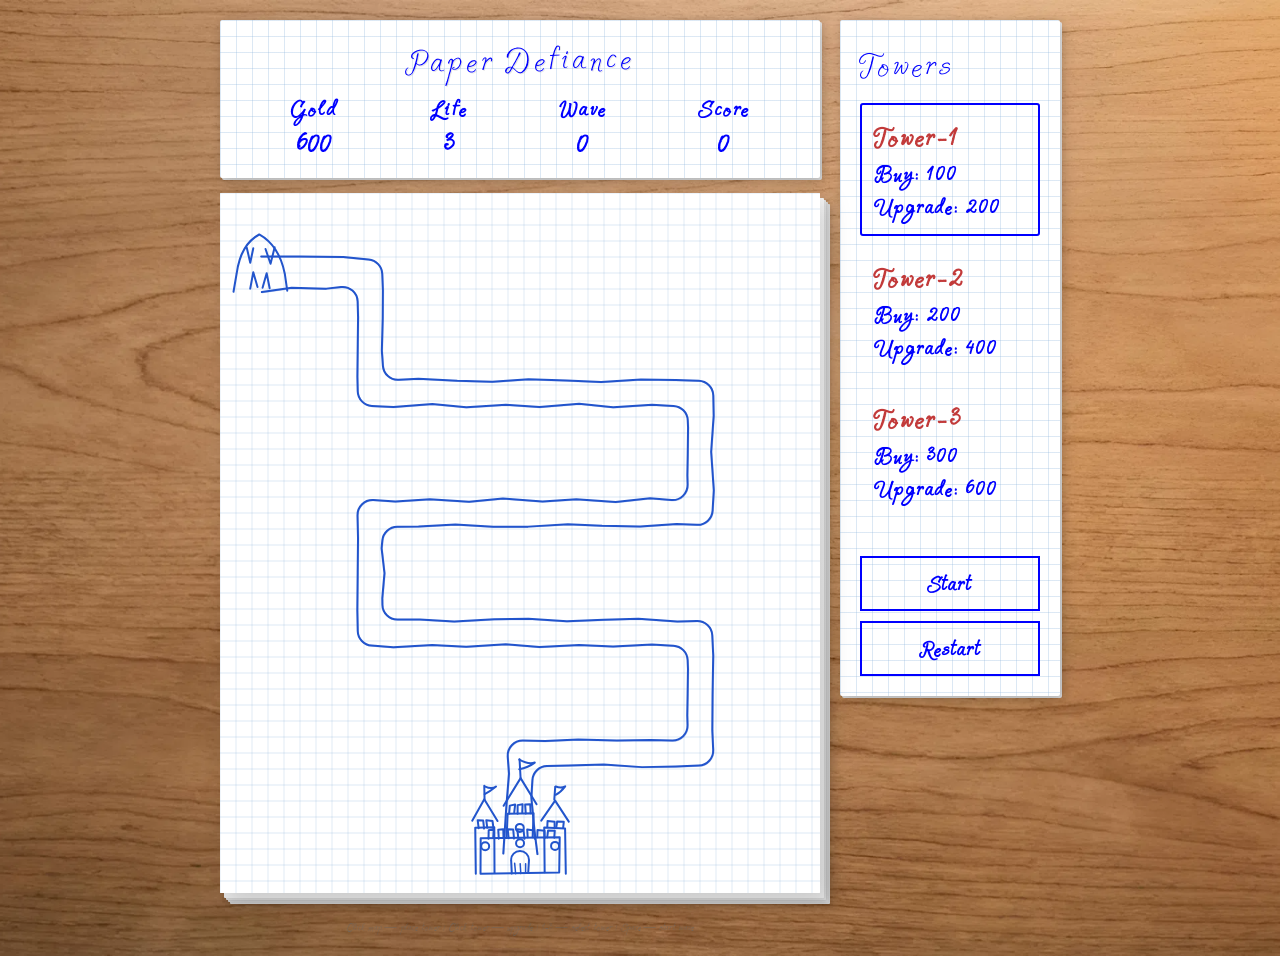
==== notebook-tower-defense.html @ b573c7a4 "first commit" ====
<!DOCTYPE html>
<html lang="ru">
<head>
	<meta charset="UTF-8">
	<meta name="viewport" content="width=device-width, initial-scale=1.0">
	<title>Notebook Defense — Tower Defense</title>
	<link href="https://fonts.googleapis.com/css2?family=Permanent+Marker&family=Rajdhani:wght@300;500;700&display=swap" rel="stylesheet">
	<style>
		@font-face {
			font-family: 'Solena';
			src: url('Solena.woff2') format('woff2');
			font-weight: normal;
			font-style: normal;
		}

		* {
			margin: 0;
			padding: 0;
			box-sizing: border-box;
		}

		:root {
			--blue: #0000ff;
			--ink-blue: #1a4a7a;
			--ink-red: #c23a3a;
			--ink-green: #2a7a4a;
			--ink-orange: #d4762c;
			--ink-purple: #6a3a9a;
			--paper-bg: #ffffff;
			--paper-lines: #b4d2f0;
			--panel-bg: rgba(255, 255, 255, 0.95);
		}

		body {
			background-image: url(01.jpeg);
			background-size: cover;
			background-position: center;
			background-repeat: no-repeat;
			min-height: 100vh;
			display: flex;
			flex-direction: column;
			align-items: center;
			justify-content: center;
			font-family: 'Solena', cursive;
			color: #333;
			overflow: hidden;
		}

		.game-container {
			display: flex;
			gap: 20px;
			padding: 20px;
			max-width: 1400px;
		}

		.main-area {
			display: flex;
			flex-direction: column;
			gap: 15px;
		}

		.stats-title {
			font-family: 'Solena', cursive;
			font-size: 40px;
			font-weight: 400;
			color: #0000ff;
			letter-spacing: 4px;
			text-shadow: 1px 1px 0 rgba(0, 0, 0, 0.1);
			transform: rotate(-1deg);
			text-align: center;
			margin-bottom: 10px;
		}

		.stats-row {
			display: flex;
			justify-content: space-around;
		}

		.stats-bar {
			display: flex;
			flex-direction: column;
			padding: 15px 25px;
			width: 600px;
			box-sizing: border-box;
			background: var(--paper-bg);
			background-image: linear-gradient(rgba(140, 180, 220, 0.3) 1px, transparent 1px),
			linear-gradient(90deg, rgba(140, 180, 220, 0.3) 1px, transparent 1px);
			background-size: 16px 16px;
			border: none;
			border-radius: 2px;
			box-shadow: 2px 2px 8px rgba(0, 0, 0, 0.15),
			4px 4px 15px rgba(0, 0, 0, 0.1);
			position: relative;
		}

		.stats-bar::before {
			content: '';
			position: absolute;
			top: 2px;
			left: 2px;
			right: -2px;
			bottom: -2px;
			background: linear-gradient(to bottom, #f0f0f0, #e0e0e0);
			z-index: -1;
			border-radius: 2px;
		}

		.stat {
			display: flex;
			gap: 10px;
			font-size: 1.2rem;
			font-weight: 500;
		}

		.stat-icon {
			width: 30px;
			height: 30px;
			display: flex;
			align-items: center;
			justify-content: center;
			font-size: 1.3rem;
		}

		.stat-value {
			font-weight: 700;
			font-size: 2rem;
			text-align: center;
		}

		.stat.gold .stat-value {
			color: #0000ff;
		}

		.stat.lives .stat-value {
			color: #0000ff;
		}

		.stat.wave .stat-value {
			color: #0000ff;
		}

		.stat.score .stat-value {
			color: #0000ff;
		}

		#gameCanvas {
			border: none;
			border-radius: 1px;
			box-shadow: 4px 4px 12px rgba(0, 0, 0, 0),
			8px 8px 25px rgba(0, 0, 0, 0.15);
			cursor: crosshair;
			background: var(--paper-bg);
			position: relative;
			z-index: 5;
		}

		.canvas-wrapper {
			position: relative;
			display: flex;
			align-items: center;
		}

		/* Стопка страниц под основным листом */
		.page-stack {
			position: absolute;
			left: 2px;
			top: 3px;
			width: 600px;
			height: 700px;
			z-index: 1;
		}

		.page-stack::before {
			content: '';
			position: absolute;
			top: 2px;
			left: 2px;
			right: -2px;
			bottom: -2px;
			background: linear-gradient(to bottom, #f8f8f8, #e8e8e8);
			border-radius: 1px;
			box-shadow: 2px 2px 5px rgba(0, 0, 0, 0.1);
		}

		.page-stack::after {
			content: '';
			position: absolute;
			top: 4px;
			left: 4px;
			right: -4px;
			bottom: -4px;
			background: linear-gradient(to bottom, #f0f0f0, #e0e0e0);
			border-radius: 1px;
			box-shadow: 2px 2px 5px rgba(0, 0, 0, 0.1);
			z-index: -1;
		}

		.page-edge {
			position: absolute;
			top: 6px;
			left: 6px;
			right: -6px;
			bottom: -6px;
			background: linear-gradient(to bottom, #eaeaea, #d8d8d8);
			border-radius: 1px;
			z-index: -2;
		}

		.page-edge-2 {
			position: absolute;
			top: 8px;
			left: 8px;
			right: -8px;
			bottom: -8px;
			background: linear-gradient(to bottom, #e5e5e5, #d0d0d0);
			border-radius: 1px;
			z-index: -3;
			box-shadow: 3px 3px 8px rgba(0, 0, 0, 0.15);
		}

		.side-panel {
			width: 220px;
			display: flex;
			flex-direction: column;
			gap: 15px;
		}

		.panel {
			background: var(--paper-bg);
			background-image: linear-gradient(rgba(140, 180, 220, 0.3) 1px, transparent 1px),
			linear-gradient(90deg, rgba(140, 180, 220, 0.3) 1px, transparent 1px);
			background-size: 16px 16px;
			border: none;
			border-radius: 2px;
			padding: 20px;
			box-shadow: 2px 2px 8px rgba(0, 0, 0, 0.15),
			4px 4px 15px rgba(0, 0, 0, 0.1);
			position: relative;
		}

		.panel::before {
			content: '';
			position: absolute;
			top: 2px;
			left: 2px;
			right: -2px;
			bottom: -2px;
			background: linear-gradient(to bottom, #f0f0f0, #e0e0e0);
			z-index: -1;
			border-radius: 2px;
		}

		.panel-title {
			font-family: 'Solena', cursive;
			font-size: 40px;
			font-weight: 500;
			color: var(--blue);
			margin-bottom: 5px;
			padding-bottom: 10px;
			letter-spacing: 3px !important
		}

		.tower-btn {
			width: 100%;
			padding: 12px;
			margin-bottom: 8px;
			background: transparent;
			border: 2px solid transparent;
			border-radius: 3px;
			cursor: pointer;
			text-align: left;
		letter-spacing: 2px !important;
		}

		.tower-btn.selected {
			border: 2px solid var(--blue);
			background: transparent;
		}

		.tower-btn.tower1 {
			color: var(--ink-red);
		}

		.tower-btn.tower2 {
			color: var(--ink-red);
		}

		.tower-btn.tower3 {
			color: var(--ink-red);
		}

		.tower-name {
			font-family: 'Solena', cursive;
			font-size: 32px;
			font-weight: 700;
			margin-bottom: 5px;
		}

		.tower-stats {
			font-family: 'Solena', cursive;
			font-size: 25px;
			line-height: 1;
			color: var(--blue);
			font-weight: 700;
		}

		.tower-cost {
			font-family: 'Solena', cursive;
			color: var(--blue);
			font-size: 25px;
			margin-top: 5px;
			font-weight: 700;
		}

		.control-btn {
			width: 100%;
			padding: 10px;
			font-family: 'Solena', cursive;
			font-size: 25px;
			font-weight: 700;
			border: 2px solid var(--blue);
			border-radius: 0;
			color: var(--blue);
			cursor: pointer;
			transition: all 0.3s ease;
			letter-spacing: 1px;
			background-color: transparent;
		}

		.control-btn:has(+ .control-btn) {
			margin-top: 30px;
		}

		.control-btn + .control-btn {
			margin-top: 10px;
		}

		.enemy-info {
			font-size: 0.8rem;
			line-height: 1.6;
		}

		.enemy-type {
			display: flex;
			align-items: center;
			gap: 10px;
			margin-bottom: 8px;
			padding: 8px;
			background: rgba(255, 255, 255, 0.5);
			border-radius: 5px;
			border-left: 3px solid;
		}

		.enemy-dot {
			width: 12px;
			height: 12px;
			border-radius: 50%;
		}

		.enemy-dot.basic {
			background: var(--ink-red);
			border-color: var(--ink-red);
		}

		.enemy-dot.fast {
			background: var(--ink-orange);
			border-color: var(--ink-orange);
		}

		.enemy-dot.tank {
			background: var(--ink-purple);
			border-color: var(--ink-purple);
		}

		.enemy-dot.boss {
			background: #d4326c;
			border-color: #d4326c;
		}

		.enemy-type:nth-child(1) {
			border-left-color: var(--ink-red);
		}

		.enemy-type:nth-child(2) {
			border-left-color: var(--ink-orange);
		}

		.enemy-type:nth-child(3) {
			border-left-color: var(--ink-purple);
		}

		.enemy-type:nth-child(4) {
			border-left-color: #d4326c;
		}

		.hotkey {
			display: inline-block;
			background: rgba(0, 0, 0, 0.1);
			padding: 2px 6px;
			border-radius: 3px;
			font-size: 0.7rem;
			margin-left: 5px;
			font-family: 'Rajdhani', sans-serif;
			border: 1px solid #ccc;
		}

		.game-over-overlay {
			position: fixed;
			top: 0;
			left: 0;
			width: 100%;
			height: 100%;
			background: rgba(245, 245, 220, 0.95);
			display: none;
			align-items: center;
			justify-content: center;
			flex-direction: column;
			gap: 30px;
			z-index: 100;
			animation: fadeIn 0.5s ease;
		}

		@keyframes fadeIn {
			from {
				opacity: 0;
			}
			to {
				opacity: 1;
			}
		}

		.game-over-overlay.show {
			display: flex;
		}

		.game-over-text {
			font-family: 'Solena', cursive;
			font-size: 28px;
			font-weight: 400;
			transform: rotate(-3deg);
		}

		.final-score {
			font-family: 'Solena', cursive;
			font-size: 20px;
			color: var(--blue);
		}

		.instructions {
			font-size: 0.75rem;
			opacity: 0.6;
			text-align: center;
			margin-top: 10px;
			line-height: 1.5;
			color: #666;
		}
	</style>
</head>
<body>
<div class="game-container">
	<div class="main-area">

		<div class="stats-bar">
			<div class="stats-title">Paper Defiance</div>
			<div class="stats-row">
				<div class="stat gold">
					<!--					<div class="stat-icon">💰</div>-->
					<div>
						<div style="font-size: 26px;color: #0000ff;font-weight: 700;letter-spacing: 2px !important;">Gold</div>
						<div class="stat-value" id="gold">600</div>
					</div>
				</div>
				<div class="stat lives">
					<!--					<div class="stat-icon">❤️</div>-->
					<div>
						<div style="font-size: 26px;color: #0000ff;font-weight: 700;letter-spacing: 2px !important;">Life</div>
						<div class="stat-value" id="lives">3</div>
					</div>
				</div>
				<div class="stat wave">
					<!--					<div class="stat-icon">🌊</div>-->
					<div>
						<div style="font-size: 26px; color: #0000ff;font-weight: 700;letter-spacing: 2px !important;">Wave</div>
						<div class="stat-value" id="wave">1</div>
					</div>
				</div>
				<div class="stat score">
					<!--					<div class="stat-icon">⭐</div>-->
					<div>
						<div style="font-size: 26px;color: #0000ff;font-weight: 700;letter-spacing: 2px !important;">Score</div>
						<div class="stat-value" id="score">0</div>
					</div>
				</div>
			</div>
		</div>

		<div class="canvas-wrapper">
			<!-- Стопка страниц -->
			<div class="page-stack">
				<div class="page-edge"></div>
				<div class="page-edge-2"></div>
			</div>

			<canvas id="gameCanvas" width="600" height="700"></canvas>
		</div>

		<div class="instructions">
			Click map — place tower | Click tower — upgrade | 1-3 — select tower | Space — start wave
		</div>
	</div>

	<div class="side-panel">
		<div class="panel">
			<div class="panel-title">Towers</div>

			<button class="tower-btn tower1 selected" data-tower="tower1">
				<div class="tower-name">Tower-1</div>
				<div class="tower-stats">Buy: 100</div>
				<div class="tower-cost">Upgrade: 200</div>
			</button>

			<button class="tower-btn tower2" data-tower="tower2">
				<div class="tower-name">Tower-2</div>
				<div class="tower-stats">Buy: 200</div>
				<div class="tower-cost">Upgrade: 400</div>
			</button>

			<button class="tower-btn tower3" data-tower="tower3">
				<div class="tower-name">Tower-3</div>
				<div class="tower-stats">Buy: 300</div>
				<div class="tower-cost">Upgrade: 600</div>
			</button>
			<button class="control-btn" id="startWave">Start</button>
			<button class="control-btn danger" id="restart">Restart</button>
		</div>
	</div>
</div>

<div class="game-over-overlay" id="gameOver">
	<div class="game-over-text">GAME OVER</div>
	<div class="final-score">Final Score: <span id="finalScore">0</span></div>
	<button class="control-btn" onclick="location.reload()">Play Again</button>
</div>

<script>
	const canvas = document.getElementById('gameCanvas');
	const ctx = canvas.getContext('2d');

	// Game state
	let gold = 600;
	let lives = 3;
	let wave = 0;
	let score = 0;
	let selectedTower = 'tower1';
	let waveInProgress = false;
	let gameOver = false;

	// Tower types - based on cell count
	const towerTypes = {
		tower1: {cost: 100, upgradeCost: 200, damage: 30, range: 100, fireRate: 500, cells: 1, name: 'Tower 1'},
		tower2: {cost: 200, upgradeCost: 400, damage: 20, range: 150, fireRate: 450, cells: 2, name: 'Tower 2'},
		tower3: {cost: 300, upgradeCost: 600, damage: 10, range: 200, fireRate: 400, cells: 3, name: 'Tower 3'}
	};

	// Enemy definitions
	const enemyTypes = {
		basic: {hp: 200, speed: 2, reward: 10, color: '#c23a3a', size: 10},
		fast: {hp: 100, speed: 4, reward: 15, color: '#d4762c', size: 8},
		tank: {hp: 600, speed: 2, reward: 30, color: '#6a3a9a', size: 14},
		boss: {hp: 800, speed: 1, reward: 100, color: '#d4326c', size: 20}
	};

	// Path waypoints - adjusted for vertical A5 format
	const path = [
		{x: 40, y: 80},
		{x: 150, y: 80},
		{x: 150, y: 200},
		{x: 480, y: 200},
		{x: 480, y: 320},
		{x: 150, y: 320},
		{x: 150, y: 440},
		{x: 480, y: 440},
		{x: 480, y: 560},
		{x: 300, y: 560},
		{x: 300, y: 660}
	];

	// Game objects
	let towers = [];
	let enemies = [];
	let projectiles = [];
	let particles = [];

	// Grid for tower placement
	const gridSize = 40;
	const grid = [];
	for (let x = 0; x < canvas.width / gridSize; x++) {
		grid[x] = [];
		for (let y = 0; y < canvas.height / gridSize; y++) {
			grid[x][y] = {occupied: false, isPath: false};
		}
	}

	// Mark path cells and nearby cells
	function markPathCells() {
		// First mark the path itself
		for (let i = 0; i < path.length - 1; i++) {
			const start = path[i];
			const end = path[i + 1];
			const steps = Math.max(Math.abs(end.x - start.x), Math.abs(end.y - start.y)) / 10;

			for (let j = 0; j <= steps; j++) {
				const t = j / steps;
				const x = Math.floor((start.x + (end.x - start.x) * t) / gridSize);
				const y = Math.floor((start.y + (end.y - start.y) * t) / gridSize);
				if (x >= 0 && x < grid.length && y >= 0 && y < grid[0].length) {
					grid[x][y].isPath = true;
				}
			}
		}

		// Then mark cells adjacent to path as nearPath
		for (let x = 0; x < grid.length; x++) {
			for (let y = 0; y < grid[0].length; y++) {
				if (grid[x][y].isPath) {
					// Mark all 8 neighbors as nearPath
					for (let dx = -1; dx <= 1; dx++) {
						for (let dy = -1; dy <= 1; dy++) {
							const nx = x + dx;
							const ny = y + dy;
							if (nx >= 0 && nx < grid.length && ny >= 0 && ny < grid[0].length) {
								if (!grid[nx][ny].isPath) {
									grid[nx][ny].nearPath = true;
								}
							}
						}
					}
				}
			}
		}
	}

	markPathCells();

	// Tower class - multi-cell with individual upgrades and shooting
	class Tower {
		constructor(x, y, type) {
			this.x = x;
			this.y = y;
			this.type = type;
			const stats = towerTypes[type];
			this.cellCount = stats.cells;
			this.upgradeCost = stats.upgradeCost;

			this.baseDamage = stats.damage;
			this.baseRange = stats.range;
			this.baseFireRate = stats.fireRate;

			// Each cell has its own data: level, lastFire, position
			this.cells = [];
			const cellSize = 14;
			const spacing = cellSize + 2;
			const totalWidth = this.cellCount * cellSize + (this.cellCount - 1) * 2;
			const startX = this.x - totalWidth / 2 + cellSize / 2;

			for (let i = 0; i < this.cellCount; i++) {
				this.cells.push({
					level: 1,
					lastFire: 0,
					x: startX + i * spacing,
					y: this.y,
					target: null
				});
			}

			this.showRange = false;
		}

		// Get range based on average cell level
		get range() {
			const avgLevel = this.cells.reduce((sum, c) => sum + c.level, 0) / this.cellCount;
			return this.baseRange * (1 + (avgLevel - 1) * 0.1);
		}

		// Get fire rate for a specific cell based on its level
		getCellFireRate(cellIndex) {
			const level = this.cells[cellIndex].level;
			return this.baseFireRate * Math.pow(0.9, level - 1);
		}

		// Get damage for a specific cell based on its level
		getCellDamage(cellIndex) {
			const level = this.cells[cellIndex].level;
			return this.baseDamage * (1 + (level - 1) * 0.5);
		}

		// Upgrade specific cell
		upgradeCell(cellIndex) {
			if (cellIndex < 0 || cellIndex >= this.cellCount) return false;
			if (this.cells[cellIndex].level >= 3) return false;
			if (gold < this.upgradeCost) return false;

			gold -= this.upgradeCost;
			this.cells[cellIndex].level++;
			updateUI();
			return true;
		}

		// Check if click is on a specific cell and return its index
		getCellAtPosition(clickX, clickY) {
			const cellSize = 14;
			const halfSize = cellSize / 2 + 4; // добавляем немного для удобства клика

			for (let i = 0; i < this.cells.length; i++) {
				const cell = this.cells[i];
				if (Math.abs(clickX - cell.x) < halfSize && Math.abs(clickY - cell.y) < halfSize) {
					return i;
				}
			}
			return -1;
		}

		getUpgradeCost() {
			return this.upgradeCost;
		}

		// Find target for a specific cell
		findTargetForCell(cellIndex) {
			const cell = this.cells[cellIndex];
			let closest = null;
			let closestDist = this.range;

			for (const enemy of enemies) {
				const dist = Math.hypot(enemy.x - cell.x, enemy.y - cell.y);
				if (dist < closestDist) {
					closest = enemy;
					closestDist = dist;
				}
			}
			return closest;
		}

		update(time) {
			// Each cell independently finds target and fires
			for (let i = 0; i < this.cells.length; i++) {
				const cell = this.cells[i];
				cell.target = this.findTargetForCell(i);

				if (cell.target) {
					const fireRate = this.getCellFireRate(i);
					if (time - cell.lastFire > fireRate) {
						this.fireFromCell(i);
						cell.lastFire = time;
					}
				}
			}
		}

		fireFromCell(cellIndex) {
			const cell = this.cells[cellIndex];
			if (!cell.target) return;

			projectiles.push(new Projectile(
				cell.x, cell.y,
				cell.target,
				this.getCellDamage(cellIndex),
				'#cc2222',
				this.type
			));
		}

		draw() {
			const cellSize = 14;
			const half = cellSize / 2;
			const color = '#cc2222';

			ctx.strokeStyle = color;
			ctx.lineWidth = 1.5;
			ctx.lineCap = 'round';
			ctx.lineJoin = 'round';

			// Draw each cell
			for (let i = 0; i < this.cells.length; i++) {
				const cell = this.cells[i];
				const cellX = cell.x;
				const cellY = cell.y;
				const level = cell.level;

				// Pre-computed wobble for this cell (stable)
				const seed = cellX * 100 + cellY + i * 50;
				const w1 = Math.sin(seed * 0.1) * 1;
				const w2 = Math.cos(seed * 0.2) * 1;
				const w3 = Math.sin(seed * 0.3) * 1;
				const w4 = Math.cos(seed * 0.4) * 1;

				// Draw square (hand-drawn wobbly)
				ctx.strokeStyle = color;
				ctx.beginPath();
				ctx.moveTo(cellX - half + w1, cellY - half + w2);
				ctx.lineTo(cellX + half + w2, cellY - half + w3);
				ctx.lineTo(cellX + half + w3, cellY + half + w4);
				ctx.lineTo(cellX - half + w4, cellY + half + w1);
				ctx.closePath();
				ctx.stroke();

				// Draw X inside
				const inset = 2;
				ctx.beginPath();
				ctx.moveTo(cellX - half + inset + w2, cellY - half + inset + w1);
				ctx.lineTo(cellX + half - inset + w4, cellY + half - inset + w3);
				ctx.stroke();

				ctx.beginPath();
				ctx.moveTo(cellX + half - inset + w3, cellY - half + inset + w2);
				ctx.lineTo(cellX - half + inset + w1, cellY + half - inset + w4);
				ctx.stroke();

				// Level indicators - dots above each cell
				const dotSpacing = 4;
				const totalDotsWidth = (level - 1) * dotSpacing;
				const dotStartX = cellX - totalDotsWidth / 2;
				for (let j = 0; j < level; j++) {
					ctx.beginPath();
					ctx.arc(dotStartX + j * dotSpacing, cellY - half - 4, 1.5, 0, Math.PI * 2);
					ctx.fillStyle = color;
					ctx.fill();
				}
			}

			// Range indicator on hover/selection
			if (this.showRange) {
				ctx.beginPath();
				ctx.arc(this.x, this.y, this.range, 0, Math.PI * 2);
				ctx.strokeStyle = '#0000ff';
				ctx.lineWidth = 1;
				ctx.setLineDash([8, 4]);
				ctx.stroke();
				ctx.setLineDash([]);
			}
		}
	}

	// Projectile class
	class Projectile {
		constructor(x, y, target, damage, color, type) {
			this.x = x;
			this.y = y;
			this.target = target;
			this.damage = damage;
			this.color = color;
			this.type = type;
			this.speed = 8;
			this.size = 5;
		}

		update() {
			if (!this.target || this.target.hp <= 0) {
				return false;
			}

			const dx = this.target.x - this.x;
			const dy = this.target.y - this.y;
			const dist = Math.hypot(dx, dy);

			if (dist < 10) {
				this.hit();
				return false;
			}

			this.x += (dx / dist) * this.speed;
			this.y += (dy / dist) * this.speed;
			return true;
		}

		hit() {
			// Simple damage to target
			this.target.takeDamage(this.damage);

			// Hit particles
			for (let i = 0; i < 5; i++) {
				particles.push(new Particle(this.x, this.y, this.color, 'hit'));
			}
		}

		draw() {
			ctx.beginPath();
			ctx.arc(this.x, this.y, this.size, 0, Math.PI * 2);
			ctx.fillStyle = this.color;
			ctx.fill();

			// Trail - ink streak
			ctx.beginPath();
			ctx.moveTo(this.x, this.y);
			const angle = Math.atan2(this.target.y - this.y, this.target.x - this.x);
			ctx.lineTo(this.x - Math.cos(angle) * 12, this.y - Math.sin(angle) * 12);
			ctx.strokeStyle = this.color + '88';
			ctx.lineWidth = 2;
			ctx.stroke();
		}
	}

	// Enemy class
	class Enemy {
		constructor(type) {
			const stats = enemyTypes[type];
			this.type = type;
			this.hp = stats.hp;
			this.maxHp = stats.hp;
			this.speed = stats.speed;
			this.baseSpeed = stats.speed;
			this.reward = stats.reward;
			this.color = stats.color;
			this.size = stats.size;
			this.pathIndex = 0;
			this.x = path[0].x;
			this.y = path[0].y;
			this.slowTimer = 0;
			this.slowAmount = 1;
		}

		update() {
			if (this.pathIndex >= path.length - 1) {
				lives--;
				updateUI();
				if (lives <= 0) {
					endGame();
				}
				return false;
			}

			// Slow effect
			if (this.slowTimer > 0) {
				this.slowTimer--;
				this.speed = this.baseSpeed * this.slowAmount;
			} else {
				this.speed = this.baseSpeed;
			}

			const target = path[this.pathIndex + 1];
			const dx = target.x - this.x;
			const dy = target.y - this.y;
			const dist = Math.hypot(dx, dy);

			if (dist < this.speed) {
				this.pathIndex++;
			} else {
				this.x += (dx / dist) * this.speed;
				this.y += (dy / dist) * this.speed;
			}

			return this.hp > 0;
		}

		takeDamage(amount) {
			this.hp -= amount;
			if (this.hp <= 0) {
				gold += this.reward;
				score += this.reward * 10;
				updateUI();
				// Death particles
				for (let i = 0; i < 10; i++) {
					particles.push(new Particle(this.x, this.y, this.color, 'death'));
				}
			}
		}

		draw() {
			// Body - hand drawn circle
			ctx.beginPath();
			ctx.arc(this.x, this.y, this.size, 0, Math.PI * 2);
			ctx.fillStyle = this.color;
			ctx.fill();
			ctx.strokeStyle = this.color;
			ctx.lineWidth = 2;
			ctx.stroke();

			// Inner detail
			ctx.beginPath();
			ctx.arc(this.x - 2, this.y - 2, this.size * 0.3, 0, Math.PI * 2);
			ctx.fillStyle = 'rgba(255,255,255,0.4)';
			ctx.fill();

			// HP bar - notebook style
			const hpPercent = this.hp / this.maxHp;
			const barWidth = this.size * 2.5;
			const barHeight = 4;

			ctx.fillStyle = 'rgba(255, 255, 255, 0.9)';
			ctx.fillRect(this.x - barWidth / 2, this.y - this.size - 12, barWidth, barHeight);
			ctx.strokeStyle = '#999';
			ctx.lineWidth = 1;
			ctx.strokeRect(this.x - barWidth / 2, this.y - this.size - 12, barWidth, barHeight);

			const hpColor = hpPercent > 0.5 ? '#2a7a4a' : hpPercent > 0.25 ? '#d4762c' : '#c23a3a';
			ctx.fillStyle = hpColor;
			ctx.fillRect(this.x - barWidth / 2 + 1, this.y - this.size - 11, (barWidth - 2) * hpPercent, barHeight - 2);

			// Slow indicator - blue swirl
			if (this.slowTimer > 0) {
				ctx.beginPath();
				ctx.arc(this.x, this.y, this.size + 5, 0, Math.PI * 2);
				ctx.strokeStyle = '#1a4a7a66';
				ctx.lineWidth = 2;
				ctx.setLineDash([3, 3]);
				ctx.stroke();
				ctx.setLineDash([]);
			}
		}
	}

	// Particle class
	class Particle {
		constructor(x, y, color, type) {
			this.x = x;
			this.y = y;
			this.color = color;
			this.type = type;
			this.life = 1;
			this.decay = type === 'explosion' ? 0.03 : 0.05;
			const angle = Math.random() * Math.PI * 2;
			const speed = type === 'explosion' ? Math.random() * 5 + 2 : Math.random() * 3 + 1;
			this.vx = Math.cos(angle) * speed;
			this.vy = Math.sin(angle) * speed;
			this.size = type === 'explosion' ? Math.random() * 4 + 2 : Math.random() * 3 + 1;
		}

		update() {
			this.x += this.vx;
			this.y += this.vy;
			this.life -= this.decay;
			this.vx *= 0.95;
			this.vy *= 0.95;
			return this.life > 0;
		}

		draw() {
			ctx.beginPath();
			ctx.arc(this.x, this.y, this.size * this.life, 0, Math.PI * 2);
			ctx.fillStyle = this.color + Math.floor(this.life * 255).toString(16).padStart(2, '0');
			ctx.fill();
		}
	}

	// Generate offset path with intermediate points for hand-drawn effect
	function generateOffsetPathDetailed(originalPath, offset) {
		const result = [];

		for (let i = 0; i < originalPath.length; i++) {
			const curr = originalPath[i];
			let perpX, perpY;

			if (i === 0) {
				const next = originalPath[1];
				const dist = Math.hypot(next.x - curr.x, next.y - curr.y);
				perpX = -(next.y - curr.y) / dist;
				perpY = (next.x - curr.x) / dist;
			} else if (i === originalPath.length - 1) {
				const prev = originalPath[i - 1];
				const dist = Math.hypot(curr.x - prev.x, curr.y - prev.y);
				perpX = -(curr.y - prev.y) / dist;
				perpY = (curr.x - prev.x) / dist;
			} else {
				const prev = originalPath[i - 1];
				const next = originalPath[i + 1];

				const d1 = Math.hypot(curr.x - prev.x, curr.y - prev.y);
				const d2 = Math.hypot(next.x - curr.x, next.y - curr.y);

				const p1x = -(curr.y - prev.y) / d1;
				const p1y = (curr.x - prev.x) / d1;
				const p2x = -(next.y - curr.y) / d2;
				const p2y = (next.x - curr.x) / d2;

				perpX = (p1x + p2x) / 2;
				perpY = (p1y + p2y) / 2;
				const len = Math.hypot(perpX, perpY);
				if (len > 0) {
					perpX /= len;
					perpY /= len;
				}
			}

			result.push({
				x: curr.x + perpX * offset,
				y: curr.y + perpY * offset,
				isCorner: i > 0 && i < originalPath.length - 1
			});

			// Add intermediate points between corners for wobble
			if (i < originalPath.length - 1) {
				const next = originalPath[i + 1];
				const dist = Math.hypot(next.x - curr.x, next.y - curr.y);
				const segments = Math.floor(dist / 40); // One point every 40px

				let nextPerpX, nextPerpY;
				if (i + 1 === originalPath.length - 1) {
					nextPerpX = perpX;
					nextPerpY = perpY;
				} else {
					const nextNext = originalPath[i + 2];
					const d1 = Math.hypot(next.x - curr.x, next.y - curr.y);
					const d2 = Math.hypot(nextNext.x - next.x, nextNext.y - next.y);
					const p1x = -(next.y - curr.y) / d1;
					const p1y = (next.x - curr.x) / d1;
					const p2x = -(nextNext.y - next.y) / d2;
					const p2y = (nextNext.x - next.x) / d2;
					nextPerpX = (p1x + p2x) / 2;
					nextPerpY = (p1y + p2y) / 2;
					const len = Math.hypot(nextPerpX, nextPerpY);
					if (len > 0) {
						nextPerpX /= len;
						nextPerpY /= len;
					}
				}

				for (let j = 1; j <= segments; j++) {
					const t = j / (segments + 1);
					const midX = curr.x + (next.x - curr.x) * t;
					const midY = curr.y + (next.y - curr.y) * t;
					const midPerpX = perpX + (nextPerpX - perpX) * t;
					const midPerpY = perpY + (nextPerpY - perpY) * t;

					result.push({
						x: midX + midPerpX * offset,
						y: midY + midPerpY * offset,
						isCorner: false
					});
				}
			}
		}
		return result;
	}

	// Two parallel lines forming the path edges
	const pathWidth = 18;
	const leftPath = generateOffsetPathDetailed(path, -pathWidth);
	const rightPath = generateOffsetPathDetailed(path, pathWidth);

	// Pre-generate random offsets for hand-drawn effect (stable, not every frame)
	const leftWobble = leftPath.map((p, i) => {
		const wobbleAmount = p.isCorner ? 1 : 1.5;
		return {
			x: (Math.sin(i * 3.7 + 0.5) * wobbleAmount) + (Math.cos(i * 7.1) * wobbleAmount * 0.3),
			y: (Math.cos(i * 4.3 + 0.3) * wobbleAmount) + (Math.sin(i * 5.9) * wobbleAmount * 0.3)
		};
	});
	const rightWobble = rightPath.map((p, i) => {
		const wobbleAmount = p.isCorner ? 1 : 1.5;
		return {
			x: (Math.sin(i * 2.9 + 1.2) * wobbleAmount) + (Math.cos(i * 6.3) * wobbleAmount * 0.3),
			y: (Math.cos(i * 3.1 + 0.8) * wobbleAmount) + (Math.sin(i * 4.7) * wobbleAmount * 0.3)
		};
	});

	// Draw a path with rounded corners at corner points only, lineTo for others
	function drawRoundedPathWithWobble(points, wobble, radius) {
		if (points.length < 2) return;

		ctx.beginPath();
		ctx.moveTo(points[0].x + wobble[0].x, points[0].y + wobble[0].y);

		for (let i = 1; i < points.length - 1; i++) {
			const curr = points[i];
			const next = points[i + 1];
			const w = wobble[i];
			const wNext = wobble[i + 1];

			if (curr.isCorner) {
				// Use arcTo for corners
				ctx.arcTo(
					curr.x + w.x,
					curr.y + w.y,
					next.x + wNext.x,
					next.y + wNext.y,
					radius
				);
			} else {
				// Use lineTo for regular points
				ctx.lineTo(curr.x + w.x, curr.y + w.y);
			}
		}

		const last = points.length - 1;
		ctx.lineTo(points[last].x + wobble[last].x, points[last].y + wobble[last].y);
	}

	// Draw cave at the start of the path (enemy spawn point)
	function drawCave() {
		const caveX = path[0].x;
		const caveY = path[0].y;

		ctx.strokeStyle = '#2255cc';
		ctx.lineWidth = 2;
		ctx.lineCap = 'round';
		ctx.lineJoin = 'round';

		const w = (seed) => Math.sin(seed * 0.7) * 0.8;

		// Rounded cave opening
		const caveW = 48;
		const caveH = 38;

		// Cave arch (rounded top)
		ctx.beginPath();
		ctx.moveTo(caveX - caveW/2 - 3 + w(1), caveY + 18 + w(2));
		ctx.lineTo(caveX - caveW/2 + w(3), caveY + w(4));
		ctx.quadraticCurveTo(
			caveX - caveW/2 + 5 + w(5), caveY - caveH + 10 + w(6),
			caveX + w(7), caveY - caveH + w(8)
		);
		ctx.quadraticCurveTo(
			caveX + caveW/2 - 5 + w(9), caveY - caveH + 10 + w(10),
			caveX + caveW/2 + w(11), caveY + w(12)
		);
		ctx.lineTo(caveX + caveW/2 + 3 + w(13), caveY + 18 + w(14));
		ctx.stroke();

		// Top fangs hanging down
		ctx.beginPath();
		ctx.moveTo(caveX - 14 + w(20), caveY - caveH + 12 + w(21));
		ctx.lineTo(caveX - 10 + w(22), caveY - caveH + 28 + w(23));
		ctx.lineTo(caveX - 6 + w(24), caveY - caveH + 14 + w(25));
		ctx.stroke();

		ctx.beginPath();
		ctx.moveTo(caveX + 6 + w(26), caveY - caveH + 14 + w(27));
		ctx.lineTo(caveX + 10 + w(28), caveY - caveH + 28 + w(29));
		ctx.lineTo(caveX + 14 + w(30), caveY - caveH + 12 + w(31));
		ctx.stroke();

		// Bottom fangs pointing up
		ctx.beginPath();
		ctx.moveTo(caveX - 10 + w(40), caveY + 16 + w(41));
		ctx.lineTo(caveX - 6 + w(42), caveY + w(43));
		ctx.lineTo(caveX - 2 + w(44), caveY + 14 + w(45));
		ctx.stroke();

		ctx.beginPath();
		ctx.moveTo(caveX + 2 + w(46), caveY + 14 + w(47));
		ctx.lineTo(caveX + 6 + w(48), caveY + w(49));
		ctx.lineTo(caveX + 10 + w(50), caveY + 16 + w(51));
		ctx.stroke();

	}

	// Draw epic castle at the end of the path (player base to defend)
	function drawCastle() {
		const castleX = path[path.length - 1].x;
		const castleY = path[path.length - 1].y + 20;

		ctx.strokeStyle = '#2255cc';
		ctx.lineWidth = 2;
		ctx.lineCap = 'round';
		ctx.lineJoin = 'round';

		// Subtle wobble for hand-drawn effect
		const w = (seed) => Math.sin(seed * 0.7) * 0.8;

		// Castle dimensions
		const baseWidth = 80;
		const baseHeight = 35;
		const baseLeft = castleX - baseWidth/2;
		const baseBottom = castleY;
		const baseTop = baseBottom - baseHeight;

		// Main wall (closed rectangle)
		ctx.beginPath();
		ctx.moveTo(baseLeft + w(1), baseBottom + w(2));
		ctx.lineTo(baseLeft + w(3), baseTop + w(4));
		ctx.lineTo(baseLeft + baseWidth + w(5), baseTop + w(6));
		ctx.lineTo(baseLeft + baseWidth + w(7), baseBottom + w(8));
		ctx.closePath();
		ctx.stroke();

		// Crenellations on main wall
		const crenelW = 6;
		const crenelH = 8;
		for (let i = 0; i < 7; i++) {
			const cx = baseLeft + 8 + i * 10;
			ctx.beginPath();
			ctx.moveTo(cx + w(10+i), baseTop + w(11+i));
			ctx.lineTo(cx + w(12+i), baseTop - crenelH + w(13+i));
			ctx.lineTo(cx + crenelW + w(14+i), baseTop - crenelH + w(15+i));
			ctx.lineTo(cx + crenelW + w(16+i), baseTop + w(17+i));
			ctx.stroke();
		}

		// LEFT TOWER
		const towerW = 20;
		const towerH = 45;
		const leftTowerX = baseLeft - 5;
		const leftTowerTop = baseBottom - towerH;

		ctx.beginPath();
		ctx.moveTo(leftTowerX + w(20), baseBottom + w(21));
		ctx.lineTo(leftTowerX + w(22), leftTowerTop + w(23));
		ctx.lineTo(leftTowerX + towerW + w(24), leftTowerTop + w(25));
		ctx.lineTo(leftTowerX + towerW + w(26), baseBottom + w(27));
		ctx.stroke();

		// Left tower crenellations
		for (let i = 0; i < 2; i++) {
			const cx = leftTowerX + 3 + i * 9;
			ctx.beginPath();
			ctx.moveTo(cx + w(30+i), leftTowerTop + w(31+i));
			ctx.lineTo(cx + w(32+i), leftTowerTop - 7 + w(33+i));
			ctx.lineTo(cx + 6 + w(34+i), leftTowerTop - 7 + w(35+i));
			ctx.lineTo(cx + 6 + w(36+i), leftTowerTop + w(37+i));
			ctx.stroke();
		}

		// Left tower roof
		ctx.beginPath();
		ctx.moveTo(leftTowerX - 3 + w(40), leftTowerTop - 7 + w(41));
		ctx.lineTo(leftTowerX + towerW/2 + w(42), leftTowerTop - 28 + w(43));
		ctx.lineTo(leftTowerX + towerW + 3 + w(44), leftTowerTop - 7 + w(45));
		ctx.stroke();

		// LEFT TOWER window
		ctx.beginPath();
		ctx.arc(leftTowerX + towerW/2 + w(46)*0.3, leftTowerTop + 18 + w(47)*0.3, 4, 0, Math.PI * 2);
		ctx.stroke();

		// RIGHT TOWER
		const rightTowerX = baseLeft + baseWidth - towerW + 5;

		ctx.beginPath();
		ctx.moveTo(rightTowerX + w(50), baseBottom + w(51));
		ctx.lineTo(rightTowerX + w(52), leftTowerTop + w(53));
		ctx.lineTo(rightTowerX + towerW + w(54), leftTowerTop + w(55));
		ctx.lineTo(rightTowerX + towerW + w(56), baseBottom + w(57));
		ctx.stroke();

		// Right tower crenellations
		for (let i = 0; i < 2; i++) {
			const cx = rightTowerX + 3 + i * 9;
			ctx.beginPath();
			ctx.moveTo(cx + w(60+i), leftTowerTop + w(61+i));
			ctx.lineTo(cx + w(62+i), leftTowerTop - 7 + w(63+i));
			ctx.lineTo(cx + 6 + w(64+i), leftTowerTop - 7 + w(65+i));
			ctx.lineTo(cx + 6 + w(66+i), leftTowerTop + w(67+i));
			ctx.stroke();
		}

		// Right tower roof
		ctx.beginPath();
		ctx.moveTo(rightTowerX - 3 + w(70), leftTowerTop - 7 + w(71));
		ctx.lineTo(rightTowerX + towerW/2 + w(72), leftTowerTop - 28 + w(73));
		ctx.lineTo(rightTowerX + towerW + 3 + w(74), leftTowerTop - 7 + w(75));
		ctx.stroke();

		// RIGHT TOWER window
		ctx.beginPath();
		ctx.arc(rightTowerX + towerW/2 + w(76)*0.3, leftTowerTop + 18 + w(77)*0.3, 4, 0, Math.PI * 2);
		ctx.stroke();

		// CENTER TOWER (tallest)
		const centerW = 26;
		const centerH = 60;
		const centerX = castleX - centerW/2;
		const centerTop = baseBottom - centerH;

		ctx.beginPath();
		ctx.moveTo(centerX + w(80), baseTop + w(81));
		ctx.lineTo(centerX + w(82), centerTop + w(83));
		ctx.lineTo(centerX + centerW + w(84), centerTop + w(85));
		ctx.lineTo(centerX + centerW + w(86), baseTop + w(87));
		ctx.stroke();

		// Center tower crenellations
		for (let i = 0; i < 3; i++) {
			const cx = centerX + 2 + i * 8;
			ctx.beginPath();
			ctx.moveTo(cx + w(90+i), centerTop + w(91+i));
			ctx.lineTo(cx + w(92+i), centerTop - 8 + w(93+i));
			ctx.lineTo(cx + 6 + w(94+i), centerTop - 8 + w(95+i));
			ctx.lineTo(cx + 6 + w(96+i), centerTop + w(97+i));
			ctx.stroke();
		}

		// Center tower roof (tallest)
		ctx.beginPath();
		ctx.moveTo(centerX - 4 + w(100), centerTop - 8 + w(101));
		ctx.lineTo(centerX + centerW/2 + w(102), centerTop - 35 + w(103));
		ctx.lineTo(centerX + centerW + 4 + w(104), centerTop - 8 + w(105));
		ctx.stroke();

		// Center tower windows
		ctx.beginPath();
		ctx.arc(centerX + centerW/2 + w(106)*0.3, centerTop + 15 + w(107)*0.3, 4, 0, Math.PI * 2);
		ctx.stroke();
		ctx.beginPath();
		ctx.arc(centerX + centerW/2 + w(108)*0.3, centerTop + 30 + w(109)*0.3, 4, 0, Math.PI * 2);
		ctx.stroke();

		// Gate (arched door)
		const gateW = 18;
		const gateH = 22;
		const gateX = castleX;
		const gateY = baseBottom;

		ctx.beginPath();
		ctx.moveTo(gateX - gateW/2 + w(110), gateY + w(111));
		ctx.lineTo(gateX - gateW/2 + w(112), gateY - gateH + 9 + w(113));
		ctx.arc(gateX, gateY - gateH + 9, gateW/2, Math.PI, 0, false);
		ctx.lineTo(gateX + gateW/2 + w(114), gateY + w(115));
		ctx.stroke();

		// Gate bars
		ctx.lineWidth = 1.5;
		for (let i = 0; i < 3; i++) {
			const bx = gateX - 5 + i * 5;
			ctx.beginPath();
			ctx.moveTo(bx + w(116+i), gateY - gateH + 12 + w(117+i));
			ctx.lineTo(bx + w(118+i), gateY + w(119+i));
			ctx.stroke();
		}
		ctx.lineWidth = 2;

		// Flags on towers
		// Center flag (main)
		const flagX = centerX + centerW/2;
		const flagY = centerTop - 35;
		ctx.beginPath();
		ctx.moveTo(flagX + w(120), flagY + w(121));
		ctx.lineTo(flagX + w(122), flagY - 18 + w(123));
		ctx.stroke();
		ctx.beginPath();
		ctx.moveTo(flagX + w(124), flagY - 18 + w(125));
		ctx.quadraticCurveTo(flagX + 8 + w(126), flagY - 14 + w(127), flagX + 14 + w(128), flagY - 16 + w(129));
		ctx.quadraticCurveTo(flagX + 8 + w(130), flagY - 10 + w(131), flagX + w(132), flagY - 8 + w(133));
		ctx.stroke();

		// Left tower flag
		const lfX = leftTowerX + towerW/2;
		const lfY = leftTowerTop - 28;
		ctx.beginPath();
		ctx.moveTo(lfX + w(140), lfY + w(141));
		ctx.lineTo(lfX + w(142), lfY - 14 + w(143));
		ctx.stroke();
		ctx.beginPath();
		ctx.moveTo(lfX + w(144), lfY - 14 + w(145));
		ctx.quadraticCurveTo(lfX + 6 + w(146), lfY - 11 + w(147), lfX + 11 + w(148), lfY - 13 + w(149));
		ctx.quadraticCurveTo(lfX + 6 + w(150), lfY - 8 + w(151), lfX + w(152), lfY - 6 + w(153));
		ctx.stroke();

		// Right tower flag
		const rfX = rightTowerX + towerW/2;
		ctx.beginPath();
		ctx.moveTo(rfX + w(160), lfY + w(161));
		ctx.lineTo(rfX + w(162), lfY - 14 + w(163));
		ctx.stroke();
		ctx.beginPath();
		ctx.moveTo(rfX + w(164), lfY - 14 + w(165));
		ctx.quadraticCurveTo(rfX + 6 + w(166), lfY - 11 + w(167), rfX + 11 + w(168), lfY - 13 + w(169));
		ctx.quadraticCurveTo(rfX + 6 + w(170), lfY - 8 + w(171), rfX + w(172), lfY - 6 + w(173));
		ctx.stroke();
	}

	// Draw path - two parallel blue pen lines with rounded corners and hand-drawn effect
	function drawPath() {
		ctx.lineCap = 'round';
		ctx.lineJoin = 'round';

		const cornerRadius = 15;

		// Left edge line
		drawRoundedPathWithWobble(leftPath, leftWobble, cornerRadius);
		ctx.strokeStyle = '#2255cc';
		ctx.lineWidth = 2;
		ctx.stroke();

		// Left edge - second stroke for pen effect
		drawRoundedPathWithWobble(leftPath, leftWobble.map(w => ({x: w.x + 0.5, y: w.y + 0.5})), cornerRadius);
		ctx.strokeStyle = 'rgba(34, 85, 204, 0.3)';
		ctx.lineWidth = 1.5;
		ctx.stroke();

		// Right edge line
		drawRoundedPathWithWobble(rightPath, rightWobble, cornerRadius);
		ctx.strokeStyle = '#2255cc';
		ctx.lineWidth = 2;
		ctx.stroke();

		// Right edge - second stroke for pen effect
		drawRoundedPathWithWobble(rightPath, rightWobble.map(w => ({x: w.x + 0.5, y: w.y + 0.5})), cornerRadius);
		ctx.strokeStyle = 'rgba(34, 85, 204, 0.3)';
		ctx.lineWidth = 1.5;
		ctx.stroke();
	}

	// Draw grid - notebook paper style
	function drawGrid() {
		const smallGrid = 16; // Small visual grid for notebook look

		// Horizontal blue lines
		ctx.strokeStyle = 'rgba(140, 180, 220, 0.6)';
		ctx.lineWidth = 0.5;

		for (let y = 0; y <= canvas.height; y += smallGrid) {
			ctx.beginPath();
			ctx.moveTo(0, y);
			ctx.lineTo(canvas.width, y);
			ctx.stroke();
		}

		// Vertical lines - same blue
		ctx.strokeStyle = 'rgba(140, 180, 220, 0.5)';
		for (let x = 0; x <= canvas.width; x += smallGrid) {
			ctx.beginPath();
			ctx.moveTo(x, 0);
			ctx.lineTo(x, canvas.height);
			ctx.stroke();
		}
	}

	// Draw placement preview
	function drawPlacementPreview() {
		if (mouseX <= 0 || mouseY <= 0) return;

		const canPlace = canPlaceTowerAt(mouseX, mouseY) && gold >= towerTypes[selectedTower].cost;
		const cellCount = towerTypes[selectedTower].cells;
		const cellSize = 14;
		const spacing = cellSize + 2;
		const totalWidth = cellCount * cellSize + (cellCount - 1) * 2;
		const startX = mouseX - totalWidth / 2 + cellSize / 2;
		const color = '#cc2222';

		if (canPlace) {
			ctx.globalAlpha = 0.5;
			ctx.strokeStyle = color;
			ctx.lineWidth = 1.5;
			ctx.lineCap = 'round';
			ctx.lineJoin = 'round';

			// Draw each cell
			for (let i = 0; i < cellCount; i++) {
				const cellX = startX + i * spacing;
				const half = cellSize / 2;

				// Draw square
				ctx.beginPath();
				ctx.moveTo(cellX - half, mouseY - half);
				ctx.lineTo(cellX + half, mouseY - half);
				ctx.lineTo(cellX + half, mouseY + half);
				ctx.lineTo(cellX - half, mouseY + half);
				ctx.closePath();
				ctx.stroke();

				// Draw X inside
				const inset = 2;
				ctx.beginPath();
				ctx.moveTo(cellX - half + inset, mouseY - half + inset);
				ctx.lineTo(cellX + half - inset, mouseY + half - inset);
				ctx.stroke();

				ctx.beginPath();
				ctx.moveTo(cellX + half - inset, mouseY - half + inset);
				ctx.lineTo(cellX - half + inset, mouseY + half - inset);
				ctx.stroke();
			}

			// Preview range
			ctx.beginPath();
			ctx.arc(mouseX, mouseY, towerTypes[selectedTower].range, 0, Math.PI * 2);
			ctx.strokeStyle = 'rgba(204, 34, 34, 0.4)';
			ctx.lineWidth = 1;
			ctx.setLineDash([5, 5]);
			ctx.stroke();
			ctx.setLineDash([]);
			ctx.globalAlpha = 1;
		} else {
			// Invalid placement - small red X
			ctx.globalAlpha = 0.5;
			ctx.strokeStyle = '#c23a3a';
			ctx.lineWidth = 2;
			ctx.beginPath();
			ctx.moveTo(mouseX - 8, mouseY - 8);
			ctx.lineTo(mouseX + 8, mouseY + 8);
			ctx.moveTo(mouseX + 8, mouseY - 8);
			ctx.lineTo(mouseX - 8, mouseY + 8);
			ctx.stroke();
			ctx.globalAlpha = 1;
		}
	}

	// Spawn wave
	function spawnWave() {
		if (waveInProgress || gameOver) return;

		wave++;
		waveInProgress = true;
		updateUI();

		const enemyCount = 5 + wave * 2;
		let spawned = 0;

		const spawnInterval = setInterval(() => {
			if (spawned >= enemyCount || gameOver) {
				clearInterval(spawnInterval);
				return;
			}

			// Determine enemy type based on wave
			let type = 'basic';
			const rand = Math.random();

			if (wave >= 3 && rand < 0.3) type = 'fast';
			if (wave >= 5 && rand < 0.2) type = 'tank';
			if (wave >= 7 && rand < 0.1 && spawned === enemyCount - 1) type = 'boss';

			// Wave scaling
			const enemy = new Enemy(type);
			enemy.hp *= 1 + (wave - 1) * 0.15;
			enemy.maxHp = enemy.hp;
			enemy.reward = Math.floor(enemy.reward * (1 + (wave - 1) * 0.1));

			enemies.push(enemy);
			spawned++;
		}, 800 - Math.min(wave * 30, 500));
	}

	// Check wave complete
	function checkWaveComplete() {
		if (waveInProgress && enemies.length === 0) {
			waveInProgress = false;
			gold += 25 + wave * 5; // Wave completion bonus
			updateUI();
		}
	}

	// Update UI
	function updateUI() {
		document.getElementById('gold').textContent = gold;
		document.getElementById('lives').textContent = lives;
		document.getElementById('wave').textContent = wave;
		document.getElementById('score').textContent = score;
	}

	// End game
	function endGame() {
		gameOver = true;
		document.getElementById('finalScore').textContent = score;
		document.getElementById('gameOver').classList.add('show');
	}

	// Check if position is too close to path
	function isTooCloseToPath(x, y, minDist = 30) {
		for (let i = 0; i < path.length - 1; i++) {
			const start = path[i];
			const end = path[i + 1];

			// Distance from point to line segment
			const dx = end.x - start.x;
			const dy = end.y - start.y;
			const len2 = dx * dx + dy * dy;

			let t = Math.max(0, Math.min(1, ((x - start.x) * dx + (y - start.y) * dy) / len2));
			const nearX = start.x + t * dx;
			const nearY = start.y + t * dy;

			const dist = Math.hypot(x - nearX, y - nearY);
			if (dist < minDist) return true;
		}
		return false;
	}

	// Check if position is too close to another tower
	function isTooCloseToTower(x, y, minDist = 20) {
		for (const tower of towers) {
			const dist = Math.hypot(x - tower.x, y - tower.y);
			if (dist < minDist) return true;
		}
		return false;
	}

	// Check if position is valid for tower placement
	function canPlaceTowerAt(x, y) {
		// Check bounds
		if (x < 15 || x > canvas.width - 15 || y < 15 || y > canvas.height - 15) return false;
		// Check path distance
		if (isTooCloseToPath(x, y, 32)) return false;
		// Check other towers
		if (isTooCloseToTower(x, y, 22)) return false;
		return true;
	}

	// Place tower
	function placeTower(mouseX, mouseY) {
		if (!canPlaceTowerAt(mouseX, mouseY)) return;

		const cost = towerTypes[selectedTower].cost;
		if (gold < cost) return;

		gold -= cost;

		const tower = new Tower(mouseX, mouseY, selectedTower);
		towers.push(tower);
		updateUI();
	}

	// Check tower click - upgrade specific cell that was clicked
	function checkTowerClick(mouseX, mouseY) {
		for (const tower of towers) {
			const cellIndex = tower.getCellAtPosition(mouseX, mouseY);
			if (cellIndex >= 0) {
				tower.upgradeCell(cellIndex);
				return true;
			}
		}
		return false;
	}

	// Mouse position for hover effects
	let mouseX = 0;
	let mouseY = 0;

	// Canvas click handler
	canvas.addEventListener('click', (e) => {
		if (gameOver) return;

		const rect = canvas.getBoundingClientRect();
		const clickX = e.clientX - rect.left;
		const clickY = e.clientY - rect.top;

		if (!checkTowerClick(clickX, clickY)) {
			placeTower(clickX, clickY);
		}
	});

	// Canvas hover handler
	canvas.addEventListener('mousemove', (e) => {
		const rect = canvas.getBoundingClientRect();
		mouseX = e.clientX - rect.left;
		mouseY = e.clientY - rect.top;

		for (const tower of towers) {
			// Check if hovering over any cell
			const cellIndex = tower.getCellAtPosition(mouseX, mouseY);
			tower.showRange = cellIndex >= 0;
		}
	});

	canvas.addEventListener('mouseleave', () => {
		mouseGridX = -1;
		mouseGridY = -1;
	});

	// Tower selection
	document.querySelectorAll('.tower-btn').forEach(btn => {
		btn.addEventListener('click', () => {
			document.querySelectorAll('.tower-btn').forEach(b => b.classList.remove('selected'));
			btn.classList.add('selected');
			selectedTower = btn.dataset.tower;
		});
	});

	// Control buttons
	document.getElementById('startWave').addEventListener('click', spawnWave);
	document.getElementById('restart').addEventListener('click', () => location.reload());

	// Keyboard shortcuts
	document.addEventListener('keydown', (e) => {
		const keys = {'1': 'tower1', '2': 'tower2', '3': 'tower3'};
		if (keys[e.key]) {
			document.querySelectorAll('.tower-btn').forEach(b => b.classList.remove('selected'));
			document.querySelector(`[data-tower="${keys[e.key]}"]`).classList.add('selected');
			selectedTower = keys[e.key];
		}
		if (e.key === ' ') {
			e.preventDefault();
			spawnWave();
		}
	});

	// Game loop
	let lastTime = 0;

	function gameLoop(time) {
		if (gameOver) return;

		ctx.fillStyle = '#ffffff';
		ctx.fillRect(0, 0, canvas.width, canvas.height);

		drawGrid();
		drawPath();
		drawCave();
		drawCastle();
		drawPlacementPreview();

		// Update and draw towers
		for (const tower of towers) {
			tower.update(time);
			tower.draw();
		}

		// Update and filter enemies
		enemies = enemies.filter(enemy => enemy.update());
		for (const enemy of enemies) {
			enemy.draw();
		}

		// Update and filter projectiles
		projectiles = projectiles.filter(proj => proj.update());
		for (const proj of projectiles) {
			proj.draw();
		}

		// Update and filter particles
		particles = particles.filter(p => p.update());
		for (const p of particles) {
			p.draw();
		}

		checkWaveComplete();

		requestAnimationFrame(gameLoop);
	}

	// Start game
	updateUI();
	gameLoop(0);
</script>
</body>
</html>
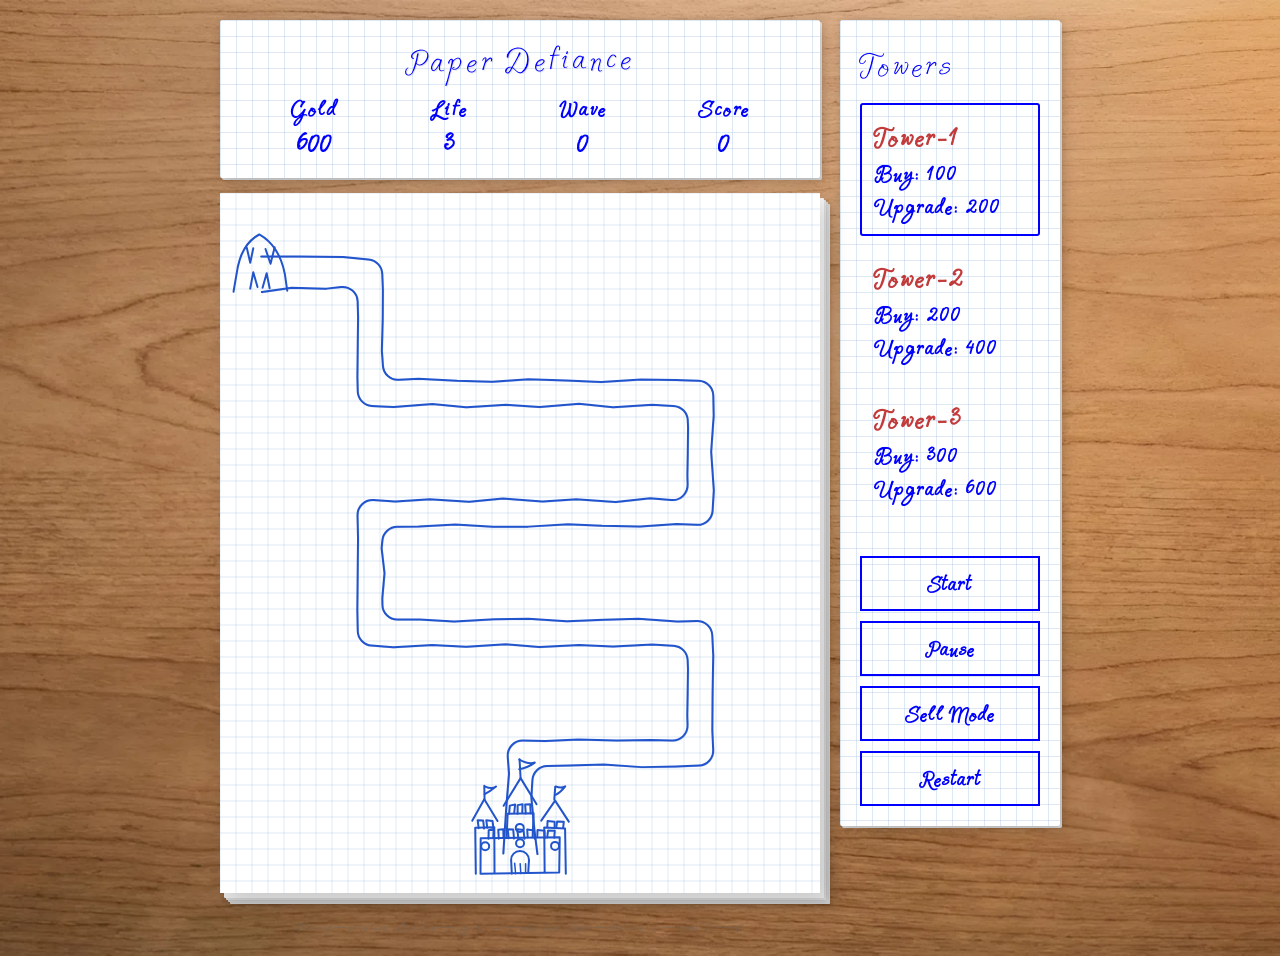
==== commit f573ebc9: "добавил кнопки Пауза и Режим удаления башни" ====
--- a/notebook-tower-defense.html
+++ b/notebook-tower-defense.html
@@ -269,7 +269,7 @@
 			border-radius: 3px;
 			cursor: pointer;
 			text-align: left;
-		letter-spacing: 2px !important;
+			letter-spacing: 2px !important;
 		}
 
 		.tower-btn.selected {
@@ -333,6 +333,16 @@
 
 		.control-btn + .control-btn {
 			margin-top: 10px;
+		}
+
+		.control-btn.paused {
+			background-color: rgba(0, 0, 255, 0.1);
+		}
+
+		.control-btn.sell-active {
+			background-color: rgba(194, 58, 58, 0.2);
+			border-color: var(--ink-red);
+			color: var(--ink-red);
 		}
 
 		.enemy-info {
@@ -453,6 +463,33 @@
 			margin-top: 10px;
 			line-height: 1.5;
 			color: #666;
+		}
+
+		/* Pause overlay */
+		.pause-overlay {
+			position: absolute;
+			top: 0;
+			left: 0;
+			width: 600px;
+			height: 700px;
+			background: rgba(255, 255, 255, 0.7);
+			display: none;
+			align-items: center;
+			justify-content: center;
+			z-index: 10;
+			pointer-events: none;
+		}
+
+		.pause-overlay.show {
+			display: flex;
+		}
+
+		.pause-text {
+			font-family: 'Solena', cursive;
+			font-size: 60px;
+			color: var(--blue);
+			transform: rotate(-5deg);
+			text-shadow: 2px 2px 0 rgba(0, 0, 0, 0.1);
 		}
 	</style>
 </head>
@@ -502,10 +539,15 @@
 			</div>
 
 			<canvas id="gameCanvas" width="600" height="700"></canvas>
+
+			<!-- Pause overlay -->
+			<div class="pause-overlay" id="pauseOverlay">
+				<div class="pause-text">PAUSED</div>
+			</div>
 		</div>
 
 		<div class="instructions">
-			Click map — place tower | Click tower — upgrade | 1-3 — select tower | Space — start wave
+			Click map — place tower | Click tower — upgrade | 1-3 — select tower | Space — start wave | P — pause | S — sell
 		</div>
 	</div>
 
@@ -531,6 +573,8 @@
 				<div class="tower-cost">Upgrade: 600</div>
 			</button>
 			<button class="control-btn" id="startWave">Start</button>
+			<button class="control-btn" id="pauseBtn">Pause</button>
+			<button class="control-btn" id="sellBtn">Sell Mode</button>
 			<button class="control-btn danger" id="restart">Restart</button>
 		</div>
 	</div>
@@ -554,6 +598,10 @@
 	let selectedTower = 'tower1';
 	let waveInProgress = false;
 	let gameOver = false;
+	let isPaused = false;
+	let lastPauseTime = 0;
+	let totalPausedTime = 0;
+	let sellMode = false;
 
 	// Tower types - based on cell count
 	const towerTypes = {
@@ -642,6 +690,44 @@
 
 	markPathCells();
 
+	// Toggle pause
+	function togglePause() {
+		if (gameOver) return;
+
+		isPaused = !isPaused;
+		const pauseBtn = document.getElementById('pauseBtn');
+		const pauseOverlay = document.getElementById('pauseOverlay');
+
+		if (isPaused) {
+			lastPauseTime = performance.now();
+			pauseBtn.textContent = 'Resume';
+			pauseBtn.classList.add('paused');
+			pauseOverlay.classList.add('show');
+		} else {
+			totalPausedTime += performance.now() - lastPauseTime;
+			pauseBtn.textContent = 'Pause';
+			pauseBtn.classList.remove('paused');
+			pauseOverlay.classList.remove('show');
+			requestAnimationFrame(gameLoop);
+		}
+	}
+
+	// Toggle sell mode
+	function toggleSellMode() {
+		sellMode = !sellMode;
+		const sellBtn = document.getElementById('sellBtn');
+
+		if (sellMode) {
+			sellBtn.textContent = 'Cancel Sell';
+			sellBtn.classList.add('sell-active');
+			canvas.style.cursor = 'not-allowed';
+		} else {
+			sellBtn.textContent = 'Sell Mode';
+			sellBtn.classList.remove('sell-active');
+			canvas.style.cursor = 'crosshair';
+		}
+	}
+
 	// Tower class - multi-cell with individual upgrades and shooting
 	class Tower {
 		constructor(x, y, type) {
@@ -722,6 +808,21 @@
 
 		getUpgradeCost() {
 			return this.upgradeCost;
+		}
+
+		// Calculate sell value (50% of total investment)
+		getSellValue() {
+			const baseCost = towerTypes[this.type].cost;
+			let totalUpgradeCost = 0;
+
+			// Calculate upgrade costs for each cell
+			for (const cell of this.cells) {
+				// Each level above 1 costs upgradeCost
+				totalUpgradeCost += (cell.level - 1) * this.upgradeCost;
+			}
+
+			const totalInvestment = baseCost + totalUpgradeCost;
+			return Math.floor(totalInvestment * 0.5);
 		}
 
 		// Find target for a specific cell
@@ -831,11 +932,20 @@
 			if (this.showRange) {
 				ctx.beginPath();
 				ctx.arc(this.x, this.y, this.range, 0, Math.PI * 2);
-				ctx.strokeStyle = '#0000ff';
+				ctx.strokeStyle = sellMode ? '#c23a3a' : '#0000ff';
 				ctx.lineWidth = 1;
 				ctx.setLineDash([8, 4]);
 				ctx.stroke();
 				ctx.setLineDash([]);
+
+				// Show sell value in sell mode
+				if (sellMode) {
+					const sellValue = this.getSellValue();
+					ctx.font = '16px Solena, cursive';
+					ctx.fillStyle = '#2a7a4a';
+					ctx.textAlign = 'center';
+					ctx.fillText('+' + sellValue + ' gold', this.x, this.y - 25);
+				}
 			}
 		}
 	}
@@ -1585,6 +1695,8 @@
 	}
 
 	// Spawn wave
+	let spawnIntervalId = null;
+
 	function spawnWave() {
 		if (waveInProgress || gameOver) return;
 
@@ -1595,9 +1707,12 @@
 		const enemyCount = 5 + wave * 2;
 		let spawned = 0;
 
-		const spawnInterval = setInterval(() => {
+		spawnIntervalId = setInterval(() => {
+			if (isPaused) return; // Skip spawning while paused
+
 			if (spawned >= enemyCount || gameOver) {
-				clearInterval(spawnInterval);
+				clearInterval(spawnIntervalId);
+				spawnIntervalId = null;
 				return;
 			}
 
@@ -1699,6 +1814,28 @@
 		updateUI();
 	}
 
+	// Sell tower
+	function sellTower(clickX, clickY) {
+		for (let i = 0; i < towers.length; i++) {
+			const tower = towers[i];
+			const cellIndex = tower.getCellAtPosition(clickX, clickY);
+			if (cellIndex >= 0) {
+				const sellValue = tower.getSellValue();
+				gold += sellValue;
+
+				// Create sell particles
+				for (let j = 0; j < 8; j++) {
+					particles.push(new Particle(tower.x, tower.y, '#2a7a4a', 'death'));
+				}
+
+				towers.splice(i, 1);
+				updateUI();
+				return true;
+			}
+		}
+		return false;
+	}
+
 	// Check tower click - upgrade specific cell that was clicked
 	function checkTowerClick(mouseX, mouseY) {
 		for (const tower of towers) {
@@ -1717,14 +1854,21 @@
 
 	// Canvas click handler
 	canvas.addEventListener('click', (e) => {
-		if (gameOver) return;
+		if (gameOver || isPaused) return;
 
 		const rect = canvas.getBoundingClientRect();
 		const clickX = e.clientX - rect.left;
 		const clickY = e.clientY - rect.top;
 
-		if (!checkTowerClick(clickX, clickY)) {
-			placeTower(clickX, clickY);
+		if (sellMode) {
+			if (sellTower(clickX, clickY)) {
+				// Tower sold, optionally exit sell mode
+				// toggleSellMode(); // uncomment to auto-exit sell mode after selling
+			}
+		} else {
+			if (!checkTowerClick(clickX, clickY)) {
+				placeTower(clickX, clickY);
+			}
 		}
 	});
 
@@ -1757,6 +1901,8 @@
 
 	// Control buttons
 	document.getElementById('startWave').addEventListener('click', spawnWave);
+	document.getElementById('pauseBtn').addEventListener('click', togglePause);
+	document.getElementById('sellBtn').addEventListener('click', toggleSellMode);
 	document.getElementById('restart').addEventListener('click', () => location.reload());
 
 	// Keyboard shortcuts
@@ -1771,13 +1917,26 @@
 			e.preventDefault();
 			spawnWave();
 		}
+		if (e.key === 'p' || e.key === 'P' || e.key === 'з' || e.key === 'З') {
+			togglePause();
+		}
+		if (e.key === 'Escape') {
+			if (isPaused) togglePause();
+			if (sellMode) toggleSellMode();
+		}
+		if (e.key === 's' || e.key === 'S' || e.key === 'ы' || e.key === 'Ы') {
+			toggleSellMode();
+		}
 	});
 
 	// Game loop
 	let lastTime = 0;
 
 	function gameLoop(time) {
-		if (gameOver) return;
+		if (gameOver || isPaused) return;
+
+		// Adjust time for pauses
+		const adjustedTime = time - totalPausedTime;
 
 		ctx.fillStyle = '#ffffff';
 		ctx.fillRect(0, 0, canvas.width, canvas.height);
@@ -1790,7 +1949,7 @@
 
 		// Update and draw towers
 		for (const tower of towers) {
-			tower.update(time);
+			tower.update(adjustedTime);
 			tower.draw();
 		}
 
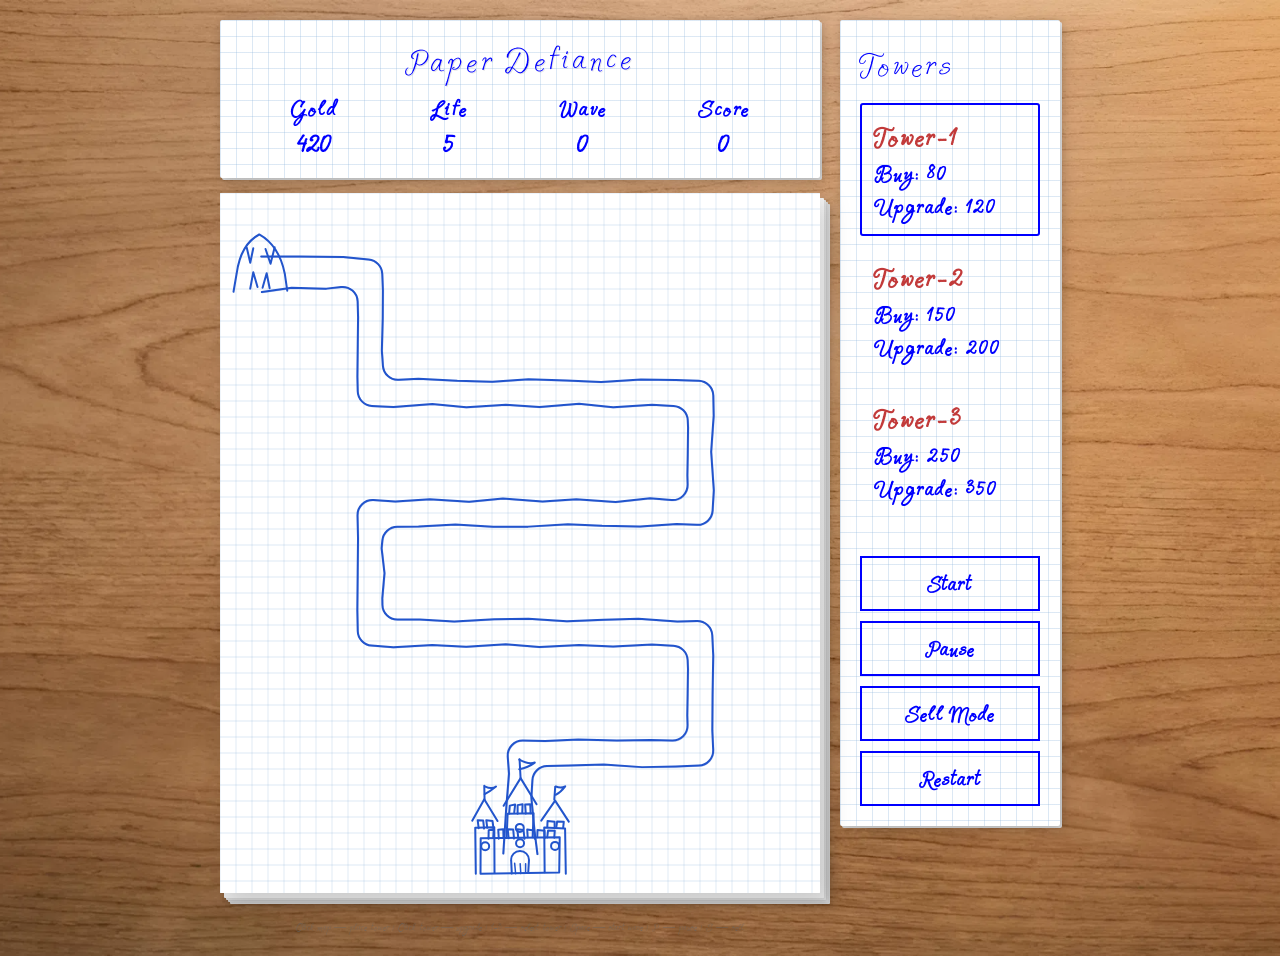
==== commit 94fa1471: "поправил баланс" ====
--- a/notebook-tower-defense.html
+++ b/notebook-tower-defense.html
@@ -504,14 +504,14 @@
 					<!--					<div class="stat-icon">💰</div>-->
 					<div>
 						<div style="font-size: 26px;color: #0000ff;font-weight: 700;letter-spacing: 2px !important;">Gold</div>
-						<div class="stat-value" id="gold">600</div>
+						<div class="stat-value" id="gold">150</div>
 					</div>
 				</div>
 				<div class="stat lives">
 					<!--					<div class="stat-icon">❤️</div>-->
 					<div>
 						<div style="font-size: 26px;color: #0000ff;font-weight: 700;letter-spacing: 2px !important;">Life</div>
-						<div class="stat-value" id="lives">3</div>
+						<div class="stat-value" id="lives">5</div>
 					</div>
 				</div>
 				<div class="stat wave">
@@ -557,20 +557,20 @@
 
 			<button class="tower-btn tower1 selected" data-tower="tower1">
 				<div class="tower-name">Tower-1</div>
-				<div class="tower-stats">Buy: 100</div>
+				<div class="tower-stats">Buy: 80</div>
+				<div class="tower-cost">Upgrade: 120</div>
+			</button>
+
+			<button class="tower-btn tower2" data-tower="tower2">
+				<div class="tower-name">Tower-2</div>
+				<div class="tower-stats">Buy: 150</div>
 				<div class="tower-cost">Upgrade: 200</div>
 			</button>
 
-			<button class="tower-btn tower2" data-tower="tower2">
-				<div class="tower-name">Tower-2</div>
-				<div class="tower-stats">Buy: 200</div>
-				<div class="tower-cost">Upgrade: 400</div>
-			</button>
-
 			<button class="tower-btn tower3" data-tower="tower3">
 				<div class="tower-name">Tower-3</div>
-				<div class="tower-stats">Buy: 300</div>
-				<div class="tower-cost">Upgrade: 600</div>
+				<div class="tower-stats">Buy: 250</div>
+				<div class="tower-cost">Upgrade: 350</div>
 			</button>
 			<button class="control-btn" id="startWave">Start</button>
 			<button class="control-btn" id="pauseBtn">Pause</button>
@@ -591,8 +591,8 @@
 	const ctx = canvas.getContext('2d');
 
 	// Game state
-	let gold = 600;
-	let lives = 3;
+	let gold = 420;
+	let lives = 5;
 	let wave = 0;
 	let score = 0;
 	let selectedTower = 'tower1';
@@ -605,17 +605,17 @@
 
 	// Tower types - based on cell count
 	const towerTypes = {
-		tower1: {cost: 100, upgradeCost: 200, damage: 30, range: 100, fireRate: 500, cells: 1, name: 'Tower 1'},
-		tower2: {cost: 200, upgradeCost: 400, damage: 20, range: 150, fireRate: 450, cells: 2, name: 'Tower 2'},
-		tower3: {cost: 300, upgradeCost: 600, damage: 10, range: 200, fireRate: 400, cells: 3, name: 'Tower 3'}
+		tower1: {cost: 80, upgradeCost: 120, damage: 20, range: 90, fireRate: 600, cells: 1, name: 'Tower 1'},
+		tower2: {cost: 150, upgradeCost: 200, damage: 15, range: 130, fireRate: 500, cells: 2, name: 'Tower 2'},
+		tower3: {cost: 250, upgradeCost: 350, damage: 25, range: 180, fireRate: 550, cells: 3, name: 'Tower 3'}
 	};
 
 	// Enemy definitions
 	const enemyTypes = {
-		basic: {hp: 200, speed: 2, reward: 10, color: '#c23a3a', size: 10},
-		fast: {hp: 100, speed: 4, reward: 15, color: '#d4762c', size: 8},
-		tank: {hp: 600, speed: 2, reward: 30, color: '#6a3a9a', size: 14},
-		boss: {hp: 800, speed: 1, reward: 100, color: '#d4326c', size: 20}
+		basic: {hp: 150, speed: 2.2, reward: 6, color: '#c23a3a', size: 10},
+		fast: {hp: 80, speed: 4.5, reward: 8, color: '#d4762c', size: 8},
+		tank: {hp: 500, speed: 1.5, reward: 20, color: '#6a3a9a', size: 14},
+		boss: {hp: 1000, speed: 1.2, reward: 50, color: '#d4326c', size: 20}
 	};
 
 	// Path waypoints - adjusted for vertical A5 format
@@ -1704,7 +1704,7 @@
 		waveInProgress = true;
 		updateUI();
 
-		const enemyCount = 5 + wave * 2;
+		const enemyCount = 6 + wave * 3;
 		let spawned = 0;
 
 		spawnIntervalId = setInterval(() => {
@@ -1720,13 +1720,13 @@
 			let type = 'basic';
 			const rand = Math.random();
 
-			if (wave >= 3 && rand < 0.3) type = 'fast';
-			if (wave >= 5 && rand < 0.2) type = 'tank';
-			if (wave >= 7 && rand < 0.1 && spawned === enemyCount - 1) type = 'boss';
+			if (wave >= 2 && rand < 0.35) type = 'fast';
+			if (wave >= 3 && rand < 0.25) type = 'tank';
+			if (wave >= 5 && rand < 0.15 && spawned === enemyCount - 1) type = 'boss';
 
 			// Wave scaling
 			const enemy = new Enemy(type);
-			enemy.hp *= 1 + (wave - 1) * 0.15;
+			enemy.hp *= 1 + (wave - 1) * 0.2;
 			enemy.maxHp = enemy.hp;
 			enemy.reward = Math.floor(enemy.reward * (1 + (wave - 1) * 0.1));
 
@@ -1739,7 +1739,7 @@
 	function checkWaveComplete() {
 		if (waveInProgress && enemies.length === 0) {
 			waveInProgress = false;
-			gold += 25 + wave * 5; // Wave completion bonus
+			gold += 15 + wave * 3; // Wave completion bonus
 			updateUI();
 		}
 	}
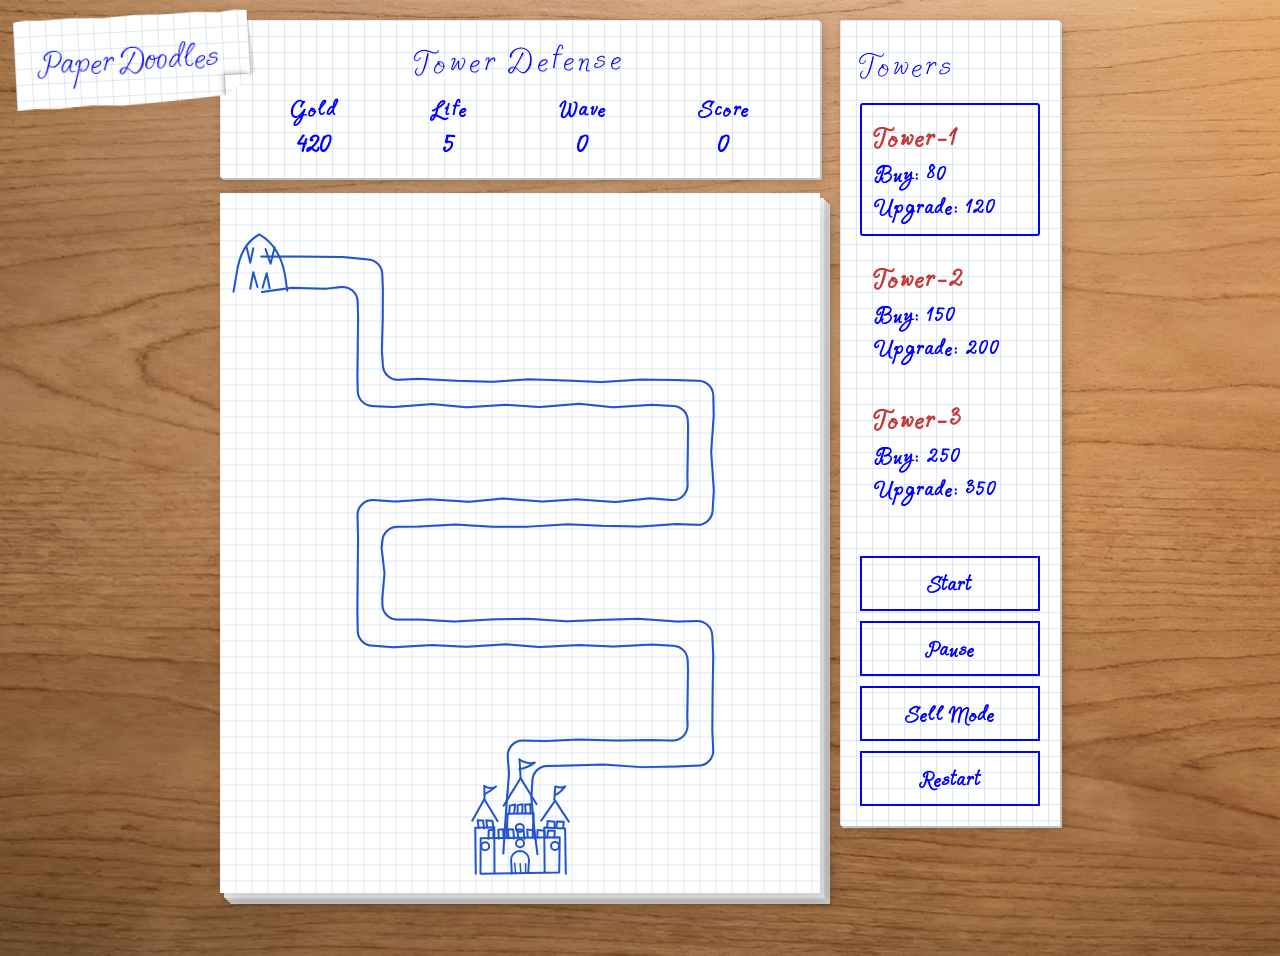
==== commit 96b9a5fd: "поправил баланс" ====
--- a/notebook-tower-defense.html
+++ b/notebook-tower-defense.html
@@ -1,10 +1,12 @@
 <!DOCTYPE html>
 <html lang="ru">
+
 <head>
 	<meta charset="UTF-8">
 	<meta name="viewport" content="width=device-width, initial-scale=1.0">
 	<title>Notebook Defense — Tower Defense</title>
-	<link href="https://fonts.googleapis.com/css2?family=Permanent+Marker&family=Rajdhani:wght@300;500;700&display=swap" rel="stylesheet">
+	<link href="https://fonts.googleapis.com/css2?family=Permanent+Marker&family=Rajdhani:wght@300;500;700&display=swap"
+		rel="stylesheet">
 	<style>
 		@font-face {
 			font-family: 'Solena';
@@ -84,12 +86,12 @@
 			box-sizing: border-box;
 			background: var(--paper-bg);
 			background-image: linear-gradient(rgba(140, 180, 220, 0.3) 1px, transparent 1px),
-			linear-gradient(90deg, rgba(140, 180, 220, 0.3) 1px, transparent 1px);
+				linear-gradient(90deg, rgba(140, 180, 220, 0.3) 1px, transparent 1px);
 			background-size: 16px 16px;
 			border: none;
 			border-radius: 2px;
 			box-shadow: 2px 2px 8px rgba(0, 0, 0, 0.15),
-			4px 4px 15px rgba(0, 0, 0, 0.1);
+				4px 4px 15px rgba(0, 0, 0, 0.1);
 			position: relative;
 		}
 
@@ -147,7 +149,7 @@
 			border: none;
 			border-radius: 1px;
 			box-shadow: 4px 4px 12px rgba(0, 0, 0, 0),
-			8px 8px 25px rgba(0, 0, 0, 0.15);
+				8px 8px 25px rgba(0, 0, 0, 0.15);
 			cursor: crosshair;
 			background: var(--paper-bg);
 			position: relative;
@@ -228,13 +230,13 @@
 		.panel {
 			background: var(--paper-bg);
 			background-image: linear-gradient(rgba(140, 180, 220, 0.3) 1px, transparent 1px),
-			linear-gradient(90deg, rgba(140, 180, 220, 0.3) 1px, transparent 1px);
+				linear-gradient(90deg, rgba(140, 180, 220, 0.3) 1px, transparent 1px);
 			background-size: 16px 16px;
 			border: none;
 			border-radius: 2px;
 			padding: 20px;
 			box-shadow: 2px 2px 8px rgba(0, 0, 0, 0.15),
-			4px 4px 15px rgba(0, 0, 0, 0.1);
+				4px 4px 15px rgba(0, 0, 0, 0.1);
 			position: relative;
 		}
 
@@ -331,7 +333,7 @@
 			margin-top: 30px;
 		}
 
-		.control-btn + .control-btn {
+		.control-btn+.control-btn {
 			margin-top: 10px;
 		}
 
@@ -434,6 +436,7 @@
 			from {
 				opacity: 0;
 			}
+
 			to {
 				opacity: 1;
 			}
@@ -491,194 +494,256 @@
 			transform: rotate(-5deg);
 			text-shadow: 2px 2px 0 rgba(0, 0, 0, 0.1);
 		}
+
+		/* Paper Doodles title - torn paper effect */
+		.paper-title {
+			position: fixed;
+			top: 15px;
+			left: 15px;
+			padding: 18px 30px 22px 22px;
+			background: var(--paper-bg);
+			background-image: linear-gradient(rgba(140, 180, 220, 0.3) 1px, transparent 1px),
+				linear-gradient(90deg, rgba(140, 180, 220, 0.3) 1px, transparent 1px);
+			background-size: 16px 16px;
+			font-family: 'Solena', cursive;
+			font-size: 42px;
+			color: var(--blue);
+			transform: rotate(-3deg);
+			z-index: 50;
+			box-shadow: 3px 3px 8px rgba(0, 0, 0, 0.2),
+				1px 1px 3px rgba(0, 0, 0, 0.1);
+			/* Torn edges + cut corner for curl effect */
+			clip-path: polygon(0% 2%, 5% 0%, 12% 1%, 25% 0%, 38% 2%, 52% 0%, 65% 1%, 78% 0%, 88% 2%, 95% 0%, 100% 1%, 102.5% 69.24%, 89.57% 94.13%, 72.00% 97.07%, 58% 99%, 45% 100%, 32% 98%, 18% 100%, 8% 99%, 0% 100%);
+		}
+
+		/* Curled corner - simple triangle fold */
+		.paper-title::before {
+			content: '';
+			position: absolute;
+			bottom: 0;
+			right: 0;
+			width: 25px;
+			height: 25px;
+			background: linear-gradient(135deg, transparent 50%, #e8e5e0 50%, #d8d5d0 100%);
+			box-shadow:
+				-2px -2px 3px rgba(0, 0, 0, 0.15),
+				-4px -4px 6px rgba(0, 0, 0, 0.08);
+		}
+
+		/* Shadow under the curl on the table */
+		.paper-title::after {
+			content: '';
+			position: absolute;
+			bottom: -3px;
+			right: 5px;
+			width: 20px;
+			height: 8px;
+			background: rgba(0, 0, 0, 0.2);
+			filter: blur(4px);
+			border-radius: 50%;
+		}
 	</style>
 </head>
+
 <body>
-<div class="game-container">
-	<div class="main-area">
-
-		<div class="stats-bar">
-			<div class="stats-title">Paper Defiance</div>
-			<div class="stats-row">
-				<div class="stat gold">
-					<!--					<div class="stat-icon">💰</div>-->
-					<div>
-						<div style="font-size: 26px;color: #0000ff;font-weight: 700;letter-spacing: 2px !important;">Gold</div>
-						<div class="stat-value" id="gold">150</div>
+	<!-- Paper Doodles title -->
+	<div class="paper-title">Paper Doodles</div>
+
+	<div class="game-container">
+		<div class="main-area">
+
+			<div class="stats-bar">
+				<div class="stats-title">Tower Defense</div>
+				<div class="stats-row">
+					<div class="stat gold">
+						<!--					<div class="stat-icon">💰</div>-->
+						<div>
+							<div
+								style="font-size: 26px;color: #0000ff;font-weight: 700;letter-spacing: 2px !important;">
+								Gold</div>
+							<div class="stat-value" id="gold">150</div>
+						</div>
 					</div>
-				</div>
-				<div class="stat lives">
-					<!--					<div class="stat-icon">❤️</div>-->
-					<div>
-						<div style="font-size: 26px;color: #0000ff;font-weight: 700;letter-spacing: 2px !important;">Life</div>
-						<div class="stat-value" id="lives">5</div>
+					<div class="stat lives">
+						<!--					<div class="stat-icon">❤️</div>-->
+						<div>
+							<div
+								style="font-size: 26px;color: #0000ff;font-weight: 700;letter-spacing: 2px !important;">
+								Life</div>
+							<div class="stat-value" id="lives">5</div>
+						</div>
 					</div>
-				</div>
-				<div class="stat wave">
-					<!--					<div class="stat-icon">🌊</div>-->
-					<div>
-						<div style="font-size: 26px; color: #0000ff;font-weight: 700;letter-spacing: 2px !important;">Wave</div>
-						<div class="stat-value" id="wave">1</div>
+					<div class="stat wave">
+						<!--					<div class="stat-icon">🌊</div>-->
+						<div>
+							<div
+								style="font-size: 26px; color: #0000ff;font-weight: 700;letter-spacing: 2px !important;">
+								Wave</div>
+							<div class="stat-value" id="wave">1</div>
+						</div>
 					</div>
-				</div>
-				<div class="stat score">
-					<!--					<div class="stat-icon">⭐</div>-->
-					<div>
-						<div style="font-size: 26px;color: #0000ff;font-weight: 700;letter-spacing: 2px !important;">Score</div>
-						<div class="stat-value" id="score">0</div>
+					<div class="stat score">
+						<!--					<div class="stat-icon">⭐</div>-->
+						<div>
+							<div
+								style="font-size: 26px;color: #0000ff;font-weight: 700;letter-spacing: 2px !important;">
+								Score</div>
+							<div class="stat-value" id="score">0</div>
+						</div>
 					</div>
 				</div>
 			</div>
-		</div>
-
-		<div class="canvas-wrapper">
-			<!-- Стопка страниц -->
-			<div class="page-stack">
-				<div class="page-edge"></div>
-				<div class="page-edge-2"></div>
+
+			<div class="canvas-wrapper">
+				<!-- Стопка страниц -->
+				<div class="page-stack">
+					<div class="page-edge"></div>
+					<div class="page-edge-2"></div>
+				</div>
+
+				<canvas id="gameCanvas" width="600" height="700"></canvas>
+
+				<!-- Pause overlay -->
+				<div class="pause-overlay" id="pauseOverlay">
+					<div class="pause-text">PAUSED</div>
+				</div>
 			</div>
 
-			<canvas id="gameCanvas" width="600" height="700"></canvas>
-
-			<!-- Pause overlay -->
-			<div class="pause-overlay" id="pauseOverlay">
-				<div class="pause-text">PAUSED</div>
+			<div class="instructions">
+				Click map — place tower | Click tower — upgrade | 1-3 — select tower | Space — start wave | P — pause |
+				S — sell
 			</div>
 		</div>
 
-		<div class="instructions">
-			Click map — place tower | Click tower — upgrade | 1-3 — select tower | Space — start wave | P — pause | S — sell
+		<div class="side-panel">
+			<div class="panel">
+				<div class="panel-title">Towers</div>
+
+				<button class="tower-btn tower1 selected" data-tower="tower1">
+					<div class="tower-name">Tower-1</div>
+					<div class="tower-stats">Buy: 80</div>
+					<div class="tower-cost">Upgrade: 120</div>
+				</button>
+
+				<button class="tower-btn tower2" data-tower="tower2">
+					<div class="tower-name">Tower-2</div>
+					<div class="tower-stats">Buy: 150</div>
+					<div class="tower-cost">Upgrade: 200</div>
+				</button>
+
+				<button class="tower-btn tower3" data-tower="tower3">
+					<div class="tower-name">Tower-3</div>
+					<div class="tower-stats">Buy: 250</div>
+					<div class="tower-cost">Upgrade: 350</div>
+				</button>
+				<button class="control-btn" id="startWave">Start</button>
+				<button class="control-btn" id="pauseBtn">Pause</button>
+				<button class="control-btn" id="sellBtn">Sell Mode</button>
+				<button class="control-btn danger" id="restart">Restart</button>
+			</div>
 		</div>
 	</div>
 
-	<div class="side-panel">
-		<div class="panel">
-			<div class="panel-title">Towers</div>
-
-			<button class="tower-btn tower1 selected" data-tower="tower1">
-				<div class="tower-name">Tower-1</div>
-				<div class="tower-stats">Buy: 80</div>
-				<div class="tower-cost">Upgrade: 120</div>
-			</button>
-
-			<button class="tower-btn tower2" data-tower="tower2">
-				<div class="tower-name">Tower-2</div>
-				<div class="tower-stats">Buy: 150</div>
-				<div class="tower-cost">Upgrade: 200</div>
-			</button>
-
-			<button class="tower-btn tower3" data-tower="tower3">
-				<div class="tower-name">Tower-3</div>
-				<div class="tower-stats">Buy: 250</div>
-				<div class="tower-cost">Upgrade: 350</div>
-			</button>
-			<button class="control-btn" id="startWave">Start</button>
-			<button class="control-btn" id="pauseBtn">Pause</button>
-			<button class="control-btn" id="sellBtn">Sell Mode</button>
-			<button class="control-btn danger" id="restart">Restart</button>
-		</div>
+	<div class="game-over-overlay" id="gameOver">
+		<div class="game-over-text">GAME OVER</div>
+		<div class="final-score">Final Score: <span id="finalScore">0</span></div>
+		<button class="control-btn" onclick="location.reload()">Play Again</button>
 	</div>
-</div>
-
-<div class="game-over-overlay" id="gameOver">
-	<div class="game-over-text">GAME OVER</div>
-	<div class="final-score">Final Score: <span id="finalScore">0</span></div>
-	<button class="control-btn" onclick="location.reload()">Play Again</button>
-</div>
-
-<script>
-	const canvas = document.getElementById('gameCanvas');
-	const ctx = canvas.getContext('2d');
-
-	// Game state
-	let gold = 420;
-	let lives = 5;
-	let wave = 0;
-	let score = 0;
-	let selectedTower = 'tower1';
-	let waveInProgress = false;
-	let gameOver = false;
-	let isPaused = false;
-	let lastPauseTime = 0;
-	let totalPausedTime = 0;
-	let sellMode = false;
-
-	// Tower types - based on cell count
-	const towerTypes = {
-		tower1: {cost: 80, upgradeCost: 120, damage: 20, range: 90, fireRate: 600, cells: 1, name: 'Tower 1'},
-		tower2: {cost: 150, upgradeCost: 200, damage: 15, range: 130, fireRate: 500, cells: 2, name: 'Tower 2'},
-		tower3: {cost: 250, upgradeCost: 350, damage: 25, range: 180, fireRate: 550, cells: 3, name: 'Tower 3'}
-	};
-
-	// Enemy definitions
-	const enemyTypes = {
-		basic: {hp: 150, speed: 2.2, reward: 6, color: '#c23a3a', size: 10},
-		fast: {hp: 80, speed: 4.5, reward: 8, color: '#d4762c', size: 8},
-		tank: {hp: 500, speed: 1.5, reward: 20, color: '#6a3a9a', size: 14},
-		boss: {hp: 1000, speed: 1.2, reward: 50, color: '#d4326c', size: 20}
-	};
-
-	// Path waypoints - adjusted for vertical A5 format
-	const path = [
-		{x: 40, y: 80},
-		{x: 150, y: 80},
-		{x: 150, y: 200},
-		{x: 480, y: 200},
-		{x: 480, y: 320},
-		{x: 150, y: 320},
-		{x: 150, y: 440},
-		{x: 480, y: 440},
-		{x: 480, y: 560},
-		{x: 300, y: 560},
-		{x: 300, y: 660}
-	];
-
-	// Game objects
-	let towers = [];
-	let enemies = [];
-	let projectiles = [];
-	let particles = [];
-
-	// Grid for tower placement
-	const gridSize = 40;
-	const grid = [];
-	for (let x = 0; x < canvas.width / gridSize; x++) {
-		grid[x] = [];
-		for (let y = 0; y < canvas.height / gridSize; y++) {
-			grid[x][y] = {occupied: false, isPath: false};
-		}
-	}
-
-	// Mark path cells and nearby cells
-	function markPathCells() {
-		// First mark the path itself
-		for (let i = 0; i < path.length - 1; i++) {
-			const start = path[i];
-			const end = path[i + 1];
-			const steps = Math.max(Math.abs(end.x - start.x), Math.abs(end.y - start.y)) / 10;
-
-			for (let j = 0; j <= steps; j++) {
-				const t = j / steps;
-				const x = Math.floor((start.x + (end.x - start.x) * t) / gridSize);
-				const y = Math.floor((start.y + (end.y - start.y) * t) / gridSize);
-				if (x >= 0 && x < grid.length && y >= 0 && y < grid[0].length) {
-					grid[x][y].isPath = true;
-				}
-			}
-		}
-
-		// Then mark cells adjacent to path as nearPath
-		for (let x = 0; x < grid.length; x++) {
-			for (let y = 0; y < grid[0].length; y++) {
-				if (grid[x][y].isPath) {
-					// Mark all 8 neighbors as nearPath
-					for (let dx = -1; dx <= 1; dx++) {
-						for (let dy = -1; dy <= 1; dy++) {
-							const nx = x + dx;
-							const ny = y + dy;
-							if (nx >= 0 && nx < grid.length && ny >= 0 && ny < grid[0].length) {
-								if (!grid[nx][ny].isPath) {
-									grid[nx][ny].nearPath = true;
+
+	<script>
+		const canvas = document.getElementById('gameCanvas');
+		const ctx = canvas.getContext('2d');
+
+		// Game state
+		let gold = 420;
+		let lives = 5;
+		let wave = 0;
+		let score = 0;
+		let selectedTower = 'tower1';
+		let waveInProgress = false;
+		let gameOver = false;
+		let isPaused = false;
+		let lastPauseTime = 0;
+		let totalPausedTime = 0;
+		let sellMode = false;
+
+		// Tower types - based on cell count
+		const towerTypes = {
+			tower1: { cost: 80, upgradeCost: 120, damage: 20, range: 90, fireRate: 600, cells: 1, name: 'Tower 1' },
+			tower2: { cost: 150, upgradeCost: 200, damage: 15, range: 130, fireRate: 500, cells: 2, name: 'Tower 2' },
+			tower3: { cost: 250, upgradeCost: 350, damage: 25, range: 180, fireRate: 550, cells: 3, name: 'Tower 3' }
+		};
+
+		// Enemy definitions
+		const enemyTypes = {
+			basic: { hp: 150, speed: 2.2, reward: 6, color: '#c23a3a', size: 10 },
+			fast: { hp: 80, speed: 4.5, reward: 8, color: '#d4762c', size: 8 },
+			tank: { hp: 500, speed: 1.5, reward: 20, color: '#6a3a9a', size: 14 },
+			boss: { hp: 1000, speed: 1.2, reward: 50, color: '#d4326c', size: 20 }
+		};
+
+		// Path waypoints - adjusted for vertical A5 format
+		const path = [
+			{ x: 40, y: 80 },
+			{ x: 150, y: 80 },
+			{ x: 150, y: 200 },
+			{ x: 480, y: 200 },
+			{ x: 480, y: 320 },
+			{ x: 150, y: 320 },
+			{ x: 150, y: 440 },
+			{ x: 480, y: 440 },
+			{ x: 480, y: 560 },
+			{ x: 300, y: 560 },
+			{ x: 300, y: 660 }
+		];
+
+		// Game objects
+		let towers = [];
+		let enemies = [];
+		let projectiles = [];
+		let particles = [];
+
+		// Grid for tower placement
+		const gridSize = 40;
+		const grid = [];
+		for (let x = 0; x < canvas.width / gridSize; x++) {
+			grid[x] = [];
+			for (let y = 0; y < canvas.height / gridSize; y++) {
+				grid[x][y] = { occupied: false, isPath: false };
+			}
+		}
+
+		// Mark path cells and nearby cells
+		function markPathCells() {
+			// First mark the path itself
+			for (let i = 0; i < path.length - 1; i++) {
+				const start = path[i];
+				const end = path[i + 1];
+				const steps = Math.max(Math.abs(end.x - start.x), Math.abs(end.y - start.y)) / 10;
+
+				for (let j = 0; j <= steps; j++) {
+					const t = j / steps;
+					const x = Math.floor((start.x + (end.x - start.x) * t) / gridSize);
+					const y = Math.floor((start.y + (end.y - start.y) * t) / gridSize);
+					if (x >= 0 && x < grid.length && y >= 0 && y < grid[0].length) {
+						grid[x][y].isPath = true;
+					}
+				}
+			}
+
+			// Then mark cells adjacent to path as nearPath
+			for (let x = 0; x < grid.length; x++) {
+				for (let y = 0; y < grid[0].length; y++) {
+					if (grid[x][y].isPath) {
+						// Mark all 8 neighbors as nearPath
+						for (let dx = -1; dx <= 1; dx++) {
+							for (let dy = -1; dy <= 1; dy++) {
+								const nx = x + dx;
+								const ny = y + dy;
+								if (nx >= 0 && nx < grid.length && ny >= 0 && ny < grid[0].length) {
+									if (!grid[nx][ny].isPath) {
+										grid[nx][ny].nearPath = true;
+									}
 								}
 							}
 						}
@@ -686,1299 +751,1300 @@
 				}
 			}
 		}
-	}
-
-	markPathCells();
-
-	// Toggle pause
-	function togglePause() {
-		if (gameOver) return;
-
-		isPaused = !isPaused;
-		const pauseBtn = document.getElementById('pauseBtn');
-		const pauseOverlay = document.getElementById('pauseOverlay');
-
-		if (isPaused) {
-			lastPauseTime = performance.now();
-			pauseBtn.textContent = 'Resume';
-			pauseBtn.classList.add('paused');
-			pauseOverlay.classList.add('show');
-		} else {
-			totalPausedTime += performance.now() - lastPauseTime;
-			pauseBtn.textContent = 'Pause';
-			pauseBtn.classList.remove('paused');
-			pauseOverlay.classList.remove('show');
-			requestAnimationFrame(gameLoop);
-		}
-	}
-
-	// Toggle sell mode
-	function toggleSellMode() {
-		sellMode = !sellMode;
-		const sellBtn = document.getElementById('sellBtn');
-
-		if (sellMode) {
-			sellBtn.textContent = 'Cancel Sell';
-			sellBtn.classList.add('sell-active');
-			canvas.style.cursor = 'not-allowed';
-		} else {
-			sellBtn.textContent = 'Sell Mode';
-			sellBtn.classList.remove('sell-active');
-			canvas.style.cursor = 'crosshair';
-		}
-	}
-
-	// Tower class - multi-cell with individual upgrades and shooting
-	class Tower {
-		constructor(x, y, type) {
-			this.x = x;
-			this.y = y;
-			this.type = type;
-			const stats = towerTypes[type];
-			this.cellCount = stats.cells;
-			this.upgradeCost = stats.upgradeCost;
-
-			this.baseDamage = stats.damage;
-			this.baseRange = stats.range;
-			this.baseFireRate = stats.fireRate;
-
-			// Each cell has its own data: level, lastFire, position
-			this.cells = [];
+
+		markPathCells();
+
+		// Toggle pause
+		function togglePause() {
+			if (gameOver) return;
+
+			isPaused = !isPaused;
+			const pauseBtn = document.getElementById('pauseBtn');
+			const pauseOverlay = document.getElementById('pauseOverlay');
+
+			if (isPaused) {
+				lastPauseTime = performance.now();
+				pauseBtn.textContent = 'Resume';
+				pauseBtn.classList.add('paused');
+				pauseOverlay.classList.add('show');
+			} else {
+				totalPausedTime += performance.now() - lastPauseTime;
+				pauseBtn.textContent = 'Pause';
+				pauseBtn.classList.remove('paused');
+				pauseOverlay.classList.remove('show');
+				requestAnimationFrame(gameLoop);
+			}
+		}
+
+		// Toggle sell mode
+		function toggleSellMode() {
+			sellMode = !sellMode;
+			const sellBtn = document.getElementById('sellBtn');
+
+			if (sellMode) {
+				sellBtn.textContent = 'Cancel Sell';
+				sellBtn.classList.add('sell-active');
+				canvas.style.cursor = 'not-allowed';
+			} else {
+				sellBtn.textContent = 'Sell Mode';
+				sellBtn.classList.remove('sell-active');
+				canvas.style.cursor = 'crosshair';
+			}
+		}
+
+		// Tower class - multi-cell with individual upgrades and shooting
+		class Tower {
+			constructor(x, y, type) {
+				this.x = x;
+				this.y = y;
+				this.type = type;
+				const stats = towerTypes[type];
+				this.cellCount = stats.cells;
+				this.upgradeCost = stats.upgradeCost;
+
+				this.baseDamage = stats.damage;
+				this.baseRange = stats.range;
+				this.baseFireRate = stats.fireRate;
+
+				// Each cell has its own data: level, lastFire, position
+				this.cells = [];
+				const cellSize = 14;
+				const spacing = cellSize + 2;
+				const totalWidth = this.cellCount * cellSize + (this.cellCount - 1) * 2;
+				const startX = this.x - totalWidth / 2 + cellSize / 2;
+
+				for (let i = 0; i < this.cellCount; i++) {
+					this.cells.push({
+						level: 1,
+						lastFire: 0,
+						x: startX + i * spacing,
+						y: this.y,
+						target: null
+					});
+				}
+
+				this.showRange = false;
+			}
+
+			// Get range based on average cell level
+			get range() {
+				const avgLevel = this.cells.reduce((sum, c) => sum + c.level, 0) / this.cellCount;
+				return this.baseRange * (1 + (avgLevel - 1) * 0.1);
+			}
+
+			// Get fire rate for a specific cell based on its level
+			getCellFireRate(cellIndex) {
+				const level = this.cells[cellIndex].level;
+				return this.baseFireRate * Math.pow(0.9, level - 1);
+			}
+
+			// Get damage for a specific cell based on its level
+			getCellDamage(cellIndex) {
+				const level = this.cells[cellIndex].level;
+				return this.baseDamage * (1 + (level - 1) * 0.5);
+			}
+
+			// Upgrade specific cell
+			upgradeCell(cellIndex) {
+				if (cellIndex < 0 || cellIndex >= this.cellCount) return false;
+				if (this.cells[cellIndex].level >= 3) return false;
+				if (gold < this.upgradeCost) return false;
+
+				gold -= this.upgradeCost;
+				this.cells[cellIndex].level++;
+				updateUI();
+				return true;
+			}
+
+			// Check if click is on a specific cell and return its index
+			getCellAtPosition(clickX, clickY) {
+				const cellSize = 14;
+				const halfSize = cellSize / 2 + 4; // добавляем немного для удобства клика
+
+				for (let i = 0; i < this.cells.length; i++) {
+					const cell = this.cells[i];
+					if (Math.abs(clickX - cell.x) < halfSize && Math.abs(clickY - cell.y) < halfSize) {
+						return i;
+					}
+				}
+				return -1;
+			}
+
+			getUpgradeCost() {
+				return this.upgradeCost;
+			}
+
+			// Calculate sell value (50% of total investment)
+			getSellValue() {
+				const baseCost = towerTypes[this.type].cost;
+				let totalUpgradeCost = 0;
+
+				// Calculate upgrade costs for each cell
+				for (const cell of this.cells) {
+					// Each level above 1 costs upgradeCost
+					totalUpgradeCost += (cell.level - 1) * this.upgradeCost;
+				}
+
+				const totalInvestment = baseCost + totalUpgradeCost;
+				return Math.floor(totalInvestment * 0.5);
+			}
+
+			// Find target for a specific cell
+			findTargetForCell(cellIndex) {
+				const cell = this.cells[cellIndex];
+				let closest = null;
+				let closestDist = this.range;
+
+				for (const enemy of enemies) {
+					const dist = Math.hypot(enemy.x - cell.x, enemy.y - cell.y);
+					if (dist < closestDist) {
+						closest = enemy;
+						closestDist = dist;
+					}
+				}
+				return closest;
+			}
+
+			update(time) {
+				// Each cell independently finds target and fires
+				for (let i = 0; i < this.cells.length; i++) {
+					const cell = this.cells[i];
+					cell.target = this.findTargetForCell(i);
+
+					if (cell.target) {
+						const fireRate = this.getCellFireRate(i);
+						if (time - cell.lastFire > fireRate) {
+							this.fireFromCell(i);
+							cell.lastFire = time;
+						}
+					}
+				}
+			}
+
+			fireFromCell(cellIndex) {
+				const cell = this.cells[cellIndex];
+				if (!cell.target) return;
+
+				projectiles.push(new Projectile(
+					cell.x, cell.y,
+					cell.target,
+					this.getCellDamage(cellIndex),
+					'#cc2222',
+					this.type
+				));
+			}
+
+			draw() {
+				const cellSize = 14;
+				const half = cellSize / 2;
+				const color = '#cc2222';
+
+				ctx.strokeStyle = color;
+				ctx.lineWidth = 1.5;
+				ctx.lineCap = 'round';
+				ctx.lineJoin = 'round';
+
+				// Draw each cell
+				for (let i = 0; i < this.cells.length; i++) {
+					const cell = this.cells[i];
+					const cellX = cell.x;
+					const cellY = cell.y;
+					const level = cell.level;
+
+					// Pre-computed wobble for this cell (stable)
+					const seed = cellX * 100 + cellY + i * 50;
+					const w1 = Math.sin(seed * 0.1) * 1;
+					const w2 = Math.cos(seed * 0.2) * 1;
+					const w3 = Math.sin(seed * 0.3) * 1;
+					const w4 = Math.cos(seed * 0.4) * 1;
+
+					// Draw square (hand-drawn wobbly)
+					ctx.strokeStyle = color;
+					ctx.beginPath();
+					ctx.moveTo(cellX - half + w1, cellY - half + w2);
+					ctx.lineTo(cellX + half + w2, cellY - half + w3);
+					ctx.lineTo(cellX + half + w3, cellY + half + w4);
+					ctx.lineTo(cellX - half + w4, cellY + half + w1);
+					ctx.closePath();
+					ctx.stroke();
+
+					// Draw X inside
+					const inset = 2;
+					ctx.beginPath();
+					ctx.moveTo(cellX - half + inset + w2, cellY - half + inset + w1);
+					ctx.lineTo(cellX + half - inset + w4, cellY + half - inset + w3);
+					ctx.stroke();
+
+					ctx.beginPath();
+					ctx.moveTo(cellX + half - inset + w3, cellY - half + inset + w2);
+					ctx.lineTo(cellX - half + inset + w1, cellY + half - inset + w4);
+					ctx.stroke();
+
+					// Level indicators - dots above each cell
+					const dotSpacing = 4;
+					const totalDotsWidth = (level - 1) * dotSpacing;
+					const dotStartX = cellX - totalDotsWidth / 2;
+					for (let j = 0; j < level; j++) {
+						ctx.beginPath();
+						ctx.arc(dotStartX + j * dotSpacing, cellY - half - 4, 1.5, 0, Math.PI * 2);
+						ctx.fillStyle = color;
+						ctx.fill();
+					}
+				}
+
+				// Range indicator on hover/selection
+				if (this.showRange) {
+					ctx.beginPath();
+					ctx.arc(this.x, this.y, this.range, 0, Math.PI * 2);
+					ctx.strokeStyle = sellMode ? '#c23a3a' : '#0000ff';
+					ctx.lineWidth = 1;
+					ctx.setLineDash([8, 4]);
+					ctx.stroke();
+					ctx.setLineDash([]);
+
+					// Show sell value in sell mode
+					if (sellMode) {
+						const sellValue = this.getSellValue();
+						ctx.font = '16px Solena, cursive';
+						ctx.fillStyle = '#2a7a4a';
+						ctx.textAlign = 'center';
+						ctx.fillText('+' + sellValue + ' gold', this.x, this.y - 25);
+					}
+				}
+			}
+		}
+
+		// Projectile class
+		class Projectile {
+			constructor(x, y, target, damage, color, type) {
+				this.x = x;
+				this.y = y;
+				this.target = target;
+				this.damage = damage;
+				this.color = color;
+				this.type = type;
+				this.speed = 8;
+				this.size = 5;
+			}
+
+			update() {
+				if (!this.target || this.target.hp <= 0) {
+					return false;
+				}
+
+				const dx = this.target.x - this.x;
+				const dy = this.target.y - this.y;
+				const dist = Math.hypot(dx, dy);
+
+				if (dist < 10) {
+					this.hit();
+					return false;
+				}
+
+				this.x += (dx / dist) * this.speed;
+				this.y += (dy / dist) * this.speed;
+				return true;
+			}
+
+			hit() {
+				// Simple damage to target
+				this.target.takeDamage(this.damage);
+
+				// Hit particles
+				for (let i = 0; i < 5; i++) {
+					particles.push(new Particle(this.x, this.y, this.color, 'hit'));
+				}
+			}
+
+			draw() {
+				ctx.beginPath();
+				ctx.arc(this.x, this.y, this.size, 0, Math.PI * 2);
+				ctx.fillStyle = this.color;
+				ctx.fill();
+
+				// Trail - ink streak
+				ctx.beginPath();
+				ctx.moveTo(this.x, this.y);
+				const angle = Math.atan2(this.target.y - this.y, this.target.x - this.x);
+				ctx.lineTo(this.x - Math.cos(angle) * 12, this.y - Math.sin(angle) * 12);
+				ctx.strokeStyle = this.color + '88';
+				ctx.lineWidth = 2;
+				ctx.stroke();
+			}
+		}
+
+		// Enemy class
+		class Enemy {
+			constructor(type) {
+				const stats = enemyTypes[type];
+				this.type = type;
+				this.hp = stats.hp;
+				this.maxHp = stats.hp;
+				this.speed = stats.speed;
+				this.baseSpeed = stats.speed;
+				this.reward = stats.reward;
+				this.color = stats.color;
+				this.size = stats.size;
+				this.pathIndex = 0;
+				this.x = path[0].x;
+				this.y = path[0].y;
+				this.slowTimer = 0;
+				this.slowAmount = 1;
+			}
+
+			update() {
+				if (this.pathIndex >= path.length - 1) {
+					lives--;
+					updateUI();
+					if (lives <= 0) {
+						endGame();
+					}
+					return false;
+				}
+
+				// Slow effect
+				if (this.slowTimer > 0) {
+					this.slowTimer--;
+					this.speed = this.baseSpeed * this.slowAmount;
+				} else {
+					this.speed = this.baseSpeed;
+				}
+
+				const target = path[this.pathIndex + 1];
+				const dx = target.x - this.x;
+				const dy = target.y - this.y;
+				const dist = Math.hypot(dx, dy);
+
+				if (dist < this.speed) {
+					this.pathIndex++;
+				} else {
+					this.x += (dx / dist) * this.speed;
+					this.y += (dy / dist) * this.speed;
+				}
+
+				return this.hp > 0;
+			}
+
+			takeDamage(amount) {
+				this.hp -= amount;
+				if (this.hp <= 0) {
+					gold += this.reward;
+					score += this.reward * 10;
+					updateUI();
+					// Death particles
+					for (let i = 0; i < 10; i++) {
+						particles.push(new Particle(this.x, this.y, this.color, 'death'));
+					}
+				}
+			}
+
+			draw() {
+				// Body - hand drawn circle
+				ctx.beginPath();
+				ctx.arc(this.x, this.y, this.size, 0, Math.PI * 2);
+				ctx.fillStyle = this.color;
+				ctx.fill();
+				ctx.strokeStyle = this.color;
+				ctx.lineWidth = 2;
+				ctx.stroke();
+
+				// Inner detail
+				ctx.beginPath();
+				ctx.arc(this.x - 2, this.y - 2, this.size * 0.3, 0, Math.PI * 2);
+				ctx.fillStyle = 'rgba(255,255,255,0.4)';
+				ctx.fill();
+
+				// HP bar - notebook style
+				const hpPercent = this.hp / this.maxHp;
+				const barWidth = this.size * 2.5;
+				const barHeight = 4;
+
+				ctx.fillStyle = 'rgba(255, 255, 255, 0.9)';
+				ctx.fillRect(this.x - barWidth / 2, this.y - this.size - 12, barWidth, barHeight);
+				ctx.strokeStyle = '#999';
+				ctx.lineWidth = 1;
+				ctx.strokeRect(this.x - barWidth / 2, this.y - this.size - 12, barWidth, barHeight);
+
+				const hpColor = hpPercent > 0.5 ? '#2a7a4a' : hpPercent > 0.25 ? '#d4762c' : '#c23a3a';
+				ctx.fillStyle = hpColor;
+				ctx.fillRect(this.x - barWidth / 2 + 1, this.y - this.size - 11, (barWidth - 2) * hpPercent, barHeight - 2);
+
+				// Slow indicator - blue swirl
+				if (this.slowTimer > 0) {
+					ctx.beginPath();
+					ctx.arc(this.x, this.y, this.size + 5, 0, Math.PI * 2);
+					ctx.strokeStyle = '#1a4a7a66';
+					ctx.lineWidth = 2;
+					ctx.setLineDash([3, 3]);
+					ctx.stroke();
+					ctx.setLineDash([]);
+				}
+			}
+		}
+
+		// Particle class
+		class Particle {
+			constructor(x, y, color, type) {
+				this.x = x;
+				this.y = y;
+				this.color = color;
+				this.type = type;
+				this.life = 1;
+				this.decay = type === 'explosion' ? 0.03 : 0.05;
+				const angle = Math.random() * Math.PI * 2;
+				const speed = type === 'explosion' ? Math.random() * 5 + 2 : Math.random() * 3 + 1;
+				this.vx = Math.cos(angle) * speed;
+				this.vy = Math.sin(angle) * speed;
+				this.size = type === 'explosion' ? Math.random() * 4 + 2 : Math.random() * 3 + 1;
+			}
+
+			update() {
+				this.x += this.vx;
+				this.y += this.vy;
+				this.life -= this.decay;
+				this.vx *= 0.95;
+				this.vy *= 0.95;
+				return this.life > 0;
+			}
+
+			draw() {
+				ctx.beginPath();
+				ctx.arc(this.x, this.y, this.size * this.life, 0, Math.PI * 2);
+				ctx.fillStyle = this.color + Math.floor(this.life * 255).toString(16).padStart(2, '0');
+				ctx.fill();
+			}
+		}
+
+		// Generate offset path with intermediate points for hand-drawn effect
+		function generateOffsetPathDetailed(originalPath, offset) {
+			const result = [];
+
+			for (let i = 0; i < originalPath.length; i++) {
+				const curr = originalPath[i];
+				let perpX, perpY;
+
+				if (i === 0) {
+					const next = originalPath[1];
+					const dist = Math.hypot(next.x - curr.x, next.y - curr.y);
+					perpX = -(next.y - curr.y) / dist;
+					perpY = (next.x - curr.x) / dist;
+				} else if (i === originalPath.length - 1) {
+					const prev = originalPath[i - 1];
+					const dist = Math.hypot(curr.x - prev.x, curr.y - prev.y);
+					perpX = -(curr.y - prev.y) / dist;
+					perpY = (curr.x - prev.x) / dist;
+				} else {
+					const prev = originalPath[i - 1];
+					const next = originalPath[i + 1];
+
+					const d1 = Math.hypot(curr.x - prev.x, curr.y - prev.y);
+					const d2 = Math.hypot(next.x - curr.x, next.y - curr.y);
+
+					const p1x = -(curr.y - prev.y) / d1;
+					const p1y = (curr.x - prev.x) / d1;
+					const p2x = -(next.y - curr.y) / d2;
+					const p2y = (next.x - curr.x) / d2;
+
+					perpX = (p1x + p2x) / 2;
+					perpY = (p1y + p2y) / 2;
+					const len = Math.hypot(perpX, perpY);
+					if (len > 0) {
+						perpX /= len;
+						perpY /= len;
+					}
+				}
+
+				result.push({
+					x: curr.x + perpX * offset,
+					y: curr.y + perpY * offset,
+					isCorner: i > 0 && i < originalPath.length - 1
+				});
+
+				// Add intermediate points between corners for wobble
+				if (i < originalPath.length - 1) {
+					const next = originalPath[i + 1];
+					const dist = Math.hypot(next.x - curr.x, next.y - curr.y);
+					const segments = Math.floor(dist / 40); // One point every 40px
+
+					let nextPerpX, nextPerpY;
+					if (i + 1 === originalPath.length - 1) {
+						nextPerpX = perpX;
+						nextPerpY = perpY;
+					} else {
+						const nextNext = originalPath[i + 2];
+						const d1 = Math.hypot(next.x - curr.x, next.y - curr.y);
+						const d2 = Math.hypot(nextNext.x - next.x, nextNext.y - next.y);
+						const p1x = -(next.y - curr.y) / d1;
+						const p1y = (next.x - curr.x) / d1;
+						const p2x = -(nextNext.y - next.y) / d2;
+						const p2y = (nextNext.x - next.x) / d2;
+						nextPerpX = (p1x + p2x) / 2;
+						nextPerpY = (p1y + p2y) / 2;
+						const len = Math.hypot(nextPerpX, nextPerpY);
+						if (len > 0) {
+							nextPerpX /= len;
+							nextPerpY /= len;
+						}
+					}
+
+					for (let j = 1; j <= segments; j++) {
+						const t = j / (segments + 1);
+						const midX = curr.x + (next.x - curr.x) * t;
+						const midY = curr.y + (next.y - curr.y) * t;
+						const midPerpX = perpX + (nextPerpX - perpX) * t;
+						const midPerpY = perpY + (nextPerpY - perpY) * t;
+
+						result.push({
+							x: midX + midPerpX * offset,
+							y: midY + midPerpY * offset,
+							isCorner: false
+						});
+					}
+				}
+			}
+			return result;
+		}
+
+		// Two parallel lines forming the path edges
+		const pathWidth = 18;
+		const leftPath = generateOffsetPathDetailed(path, -pathWidth);
+		const rightPath = generateOffsetPathDetailed(path, pathWidth);
+
+		// Pre-generate random offsets for hand-drawn effect (stable, not every frame)
+		const leftWobble = leftPath.map((p, i) => {
+			const wobbleAmount = p.isCorner ? 1 : 1.5;
+			return {
+				x: (Math.sin(i * 3.7 + 0.5) * wobbleAmount) + (Math.cos(i * 7.1) * wobbleAmount * 0.3),
+				y: (Math.cos(i * 4.3 + 0.3) * wobbleAmount) + (Math.sin(i * 5.9) * wobbleAmount * 0.3)
+			};
+		});
+		const rightWobble = rightPath.map((p, i) => {
+			const wobbleAmount = p.isCorner ? 1 : 1.5;
+			return {
+				x: (Math.sin(i * 2.9 + 1.2) * wobbleAmount) + (Math.cos(i * 6.3) * wobbleAmount * 0.3),
+				y: (Math.cos(i * 3.1 + 0.8) * wobbleAmount) + (Math.sin(i * 4.7) * wobbleAmount * 0.3)
+			};
+		});
+
+		// Draw a path with rounded corners at corner points only, lineTo for others
+		function drawRoundedPathWithWobble(points, wobble, radius) {
+			if (points.length < 2) return;
+
+			ctx.beginPath();
+			ctx.moveTo(points[0].x + wobble[0].x, points[0].y + wobble[0].y);
+
+			for (let i = 1; i < points.length - 1; i++) {
+				const curr = points[i];
+				const next = points[i + 1];
+				const w = wobble[i];
+				const wNext = wobble[i + 1];
+
+				if (curr.isCorner) {
+					// Use arcTo for corners
+					ctx.arcTo(
+						curr.x + w.x,
+						curr.y + w.y,
+						next.x + wNext.x,
+						next.y + wNext.y,
+						radius
+					);
+				} else {
+					// Use lineTo for regular points
+					ctx.lineTo(curr.x + w.x, curr.y + w.y);
+				}
+			}
+
+			const last = points.length - 1;
+			ctx.lineTo(points[last].x + wobble[last].x, points[last].y + wobble[last].y);
+		}
+
+		// Draw cave at the start of the path (enemy spawn point)
+		function drawCave() {
+			const caveX = path[0].x;
+			const caveY = path[0].y;
+
+			ctx.strokeStyle = '#2255cc';
+			ctx.lineWidth = 2;
+			ctx.lineCap = 'round';
+			ctx.lineJoin = 'round';
+
+			const w = (seed) => Math.sin(seed * 0.7) * 0.8;
+
+			// Rounded cave opening
+			const caveW = 48;
+			const caveH = 38;
+
+			// Cave arch (rounded top)
+			ctx.beginPath();
+			ctx.moveTo(caveX - caveW / 2 - 3 + w(1), caveY + 18 + w(2));
+			ctx.lineTo(caveX - caveW / 2 + w(3), caveY + w(4));
+			ctx.quadraticCurveTo(
+				caveX - caveW / 2 + 5 + w(5), caveY - caveH + 10 + w(6),
+				caveX + w(7), caveY - caveH + w(8)
+			);
+			ctx.quadraticCurveTo(
+				caveX + caveW / 2 - 5 + w(9), caveY - caveH + 10 + w(10),
+				caveX + caveW / 2 + w(11), caveY + w(12)
+			);
+			ctx.lineTo(caveX + caveW / 2 + 3 + w(13), caveY + 18 + w(14));
+			ctx.stroke();
+
+			// Top fangs hanging down
+			ctx.beginPath();
+			ctx.moveTo(caveX - 14 + w(20), caveY - caveH + 12 + w(21));
+			ctx.lineTo(caveX - 10 + w(22), caveY - caveH + 28 + w(23));
+			ctx.lineTo(caveX - 6 + w(24), caveY - caveH + 14 + w(25));
+			ctx.stroke();
+
+			ctx.beginPath();
+			ctx.moveTo(caveX + 6 + w(26), caveY - caveH + 14 + w(27));
+			ctx.lineTo(caveX + 10 + w(28), caveY - caveH + 28 + w(29));
+			ctx.lineTo(caveX + 14 + w(30), caveY - caveH + 12 + w(31));
+			ctx.stroke();
+
+			// Bottom fangs pointing up
+			ctx.beginPath();
+			ctx.moveTo(caveX - 10 + w(40), caveY + 16 + w(41));
+			ctx.lineTo(caveX - 6 + w(42), caveY + w(43));
+			ctx.lineTo(caveX - 2 + w(44), caveY + 14 + w(45));
+			ctx.stroke();
+
+			ctx.beginPath();
+			ctx.moveTo(caveX + 2 + w(46), caveY + 14 + w(47));
+			ctx.lineTo(caveX + 6 + w(48), caveY + w(49));
+			ctx.lineTo(caveX + 10 + w(50), caveY + 16 + w(51));
+			ctx.stroke();
+
+		}
+
+		// Draw epic castle at the end of the path (player base to defend)
+		function drawCastle() {
+			const castleX = path[path.length - 1].x;
+			const castleY = path[path.length - 1].y + 20;
+
+			ctx.strokeStyle = '#2255cc';
+			ctx.lineWidth = 2;
+			ctx.lineCap = 'round';
+			ctx.lineJoin = 'round';
+
+			// Subtle wobble for hand-drawn effect
+			const w = (seed) => Math.sin(seed * 0.7) * 0.8;
+
+			// Castle dimensions
+			const baseWidth = 80;
+			const baseHeight = 35;
+			const baseLeft = castleX - baseWidth / 2;
+			const baseBottom = castleY;
+			const baseTop = baseBottom - baseHeight;
+
+			// Main wall (closed rectangle)
+			ctx.beginPath();
+			ctx.moveTo(baseLeft + w(1), baseBottom + w(2));
+			ctx.lineTo(baseLeft + w(3), baseTop + w(4));
+			ctx.lineTo(baseLeft + baseWidth + w(5), baseTop + w(6));
+			ctx.lineTo(baseLeft + baseWidth + w(7), baseBottom + w(8));
+			ctx.closePath();
+			ctx.stroke();
+
+			// Crenellations on main wall
+			const crenelW = 6;
+			const crenelH = 8;
+			for (let i = 0; i < 7; i++) {
+				const cx = baseLeft + 8 + i * 10;
+				ctx.beginPath();
+				ctx.moveTo(cx + w(10 + i), baseTop + w(11 + i));
+				ctx.lineTo(cx + w(12 + i), baseTop - crenelH + w(13 + i));
+				ctx.lineTo(cx + crenelW + w(14 + i), baseTop - crenelH + w(15 + i));
+				ctx.lineTo(cx + crenelW + w(16 + i), baseTop + w(17 + i));
+				ctx.stroke();
+			}
+
+			// LEFT TOWER
+			const towerW = 20;
+			const towerH = 45;
+			const leftTowerX = baseLeft - 5;
+			const leftTowerTop = baseBottom - towerH;
+
+			ctx.beginPath();
+			ctx.moveTo(leftTowerX + w(20), baseBottom + w(21));
+			ctx.lineTo(leftTowerX + w(22), leftTowerTop + w(23));
+			ctx.lineTo(leftTowerX + towerW + w(24), leftTowerTop + w(25));
+			ctx.lineTo(leftTowerX + towerW + w(26), baseBottom + w(27));
+			ctx.stroke();
+
+			// Left tower crenellations
+			for (let i = 0; i < 2; i++) {
+				const cx = leftTowerX + 3 + i * 9;
+				ctx.beginPath();
+				ctx.moveTo(cx + w(30 + i), leftTowerTop + w(31 + i));
+				ctx.lineTo(cx + w(32 + i), leftTowerTop - 7 + w(33 + i));
+				ctx.lineTo(cx + 6 + w(34 + i), leftTowerTop - 7 + w(35 + i));
+				ctx.lineTo(cx + 6 + w(36 + i), leftTowerTop + w(37 + i));
+				ctx.stroke();
+			}
+
+			// Left tower roof
+			ctx.beginPath();
+			ctx.moveTo(leftTowerX - 3 + w(40), leftTowerTop - 7 + w(41));
+			ctx.lineTo(leftTowerX + towerW / 2 + w(42), leftTowerTop - 28 + w(43));
+			ctx.lineTo(leftTowerX + towerW + 3 + w(44), leftTowerTop - 7 + w(45));
+			ctx.stroke();
+
+			// LEFT TOWER window
+			ctx.beginPath();
+			ctx.arc(leftTowerX + towerW / 2 + w(46) * 0.3, leftTowerTop + 18 + w(47) * 0.3, 4, 0, Math.PI * 2);
+			ctx.stroke();
+
+			// RIGHT TOWER
+			const rightTowerX = baseLeft + baseWidth - towerW + 5;
+
+			ctx.beginPath();
+			ctx.moveTo(rightTowerX + w(50), baseBottom + w(51));
+			ctx.lineTo(rightTowerX + w(52), leftTowerTop + w(53));
+			ctx.lineTo(rightTowerX + towerW + w(54), leftTowerTop + w(55));
+			ctx.lineTo(rightTowerX + towerW + w(56), baseBottom + w(57));
+			ctx.stroke();
+
+			// Right tower crenellations
+			for (let i = 0; i < 2; i++) {
+				const cx = rightTowerX + 3 + i * 9;
+				ctx.beginPath();
+				ctx.moveTo(cx + w(60 + i), leftTowerTop + w(61 + i));
+				ctx.lineTo(cx + w(62 + i), leftTowerTop - 7 + w(63 + i));
+				ctx.lineTo(cx + 6 + w(64 + i), leftTowerTop - 7 + w(65 + i));
+				ctx.lineTo(cx + 6 + w(66 + i), leftTowerTop + w(67 + i));
+				ctx.stroke();
+			}
+
+			// Right tower roof
+			ctx.beginPath();
+			ctx.moveTo(rightTowerX - 3 + w(70), leftTowerTop - 7 + w(71));
+			ctx.lineTo(rightTowerX + towerW / 2 + w(72), leftTowerTop - 28 + w(73));
+			ctx.lineTo(rightTowerX + towerW + 3 + w(74), leftTowerTop - 7 + w(75));
+			ctx.stroke();
+
+			// RIGHT TOWER window
+			ctx.beginPath();
+			ctx.arc(rightTowerX + towerW / 2 + w(76) * 0.3, leftTowerTop + 18 + w(77) * 0.3, 4, 0, Math.PI * 2);
+			ctx.stroke();
+
+			// CENTER TOWER (tallest)
+			const centerW = 26;
+			const centerH = 60;
+			const centerX = castleX - centerW / 2;
+			const centerTop = baseBottom - centerH;
+
+			ctx.beginPath();
+			ctx.moveTo(centerX + w(80), baseTop + w(81));
+			ctx.lineTo(centerX + w(82), centerTop + w(83));
+			ctx.lineTo(centerX + centerW + w(84), centerTop + w(85));
+			ctx.lineTo(centerX + centerW + w(86), baseTop + w(87));
+			ctx.stroke();
+
+			// Center tower crenellations
+			for (let i = 0; i < 3; i++) {
+				const cx = centerX + 2 + i * 8;
+				ctx.beginPath();
+				ctx.moveTo(cx + w(90 + i), centerTop + w(91 + i));
+				ctx.lineTo(cx + w(92 + i), centerTop - 8 + w(93 + i));
+				ctx.lineTo(cx + 6 + w(94 + i), centerTop - 8 + w(95 + i));
+				ctx.lineTo(cx + 6 + w(96 + i), centerTop + w(97 + i));
+				ctx.stroke();
+			}
+
+			// Center tower roof (tallest)
+			ctx.beginPath();
+			ctx.moveTo(centerX - 4 + w(100), centerTop - 8 + w(101));
+			ctx.lineTo(centerX + centerW / 2 + w(102), centerTop - 35 + w(103));
+			ctx.lineTo(centerX + centerW + 4 + w(104), centerTop - 8 + w(105));
+			ctx.stroke();
+
+			// Center tower windows
+			ctx.beginPath();
+			ctx.arc(centerX + centerW / 2 + w(106) * 0.3, centerTop + 15 + w(107) * 0.3, 4, 0, Math.PI * 2);
+			ctx.stroke();
+			ctx.beginPath();
+			ctx.arc(centerX + centerW / 2 + w(108) * 0.3, centerTop + 30 + w(109) * 0.3, 4, 0, Math.PI * 2);
+			ctx.stroke();
+
+			// Gate (arched door)
+			const gateW = 18;
+			const gateH = 22;
+			const gateX = castleX;
+			const gateY = baseBottom;
+
+			ctx.beginPath();
+			ctx.moveTo(gateX - gateW / 2 + w(110), gateY + w(111));
+			ctx.lineTo(gateX - gateW / 2 + w(112), gateY - gateH + 9 + w(113));
+			ctx.arc(gateX, gateY - gateH + 9, gateW / 2, Math.PI, 0, false);
+			ctx.lineTo(gateX + gateW / 2 + w(114), gateY + w(115));
+			ctx.stroke();
+
+			// Gate bars
+			ctx.lineWidth = 1.5;
+			for (let i = 0; i < 3; i++) {
+				const bx = gateX - 5 + i * 5;
+				ctx.beginPath();
+				ctx.moveTo(bx + w(116 + i), gateY - gateH + 12 + w(117 + i));
+				ctx.lineTo(bx + w(118 + i), gateY + w(119 + i));
+				ctx.stroke();
+			}
+			ctx.lineWidth = 2;
+
+			// Flags on towers
+			// Center flag (main)
+			const flagX = centerX + centerW / 2;
+			const flagY = centerTop - 35;
+			ctx.beginPath();
+			ctx.moveTo(flagX + w(120), flagY + w(121));
+			ctx.lineTo(flagX + w(122), flagY - 18 + w(123));
+			ctx.stroke();
+			ctx.beginPath();
+			ctx.moveTo(flagX + w(124), flagY - 18 + w(125));
+			ctx.quadraticCurveTo(flagX + 8 + w(126), flagY - 14 + w(127), flagX + 14 + w(128), flagY - 16 + w(129));
+			ctx.quadraticCurveTo(flagX + 8 + w(130), flagY - 10 + w(131), flagX + w(132), flagY - 8 + w(133));
+			ctx.stroke();
+
+			// Left tower flag
+			const lfX = leftTowerX + towerW / 2;
+			const lfY = leftTowerTop - 28;
+			ctx.beginPath();
+			ctx.moveTo(lfX + w(140), lfY + w(141));
+			ctx.lineTo(lfX + w(142), lfY - 14 + w(143));
+			ctx.stroke();
+			ctx.beginPath();
+			ctx.moveTo(lfX + w(144), lfY - 14 + w(145));
+			ctx.quadraticCurveTo(lfX + 6 + w(146), lfY - 11 + w(147), lfX + 11 + w(148), lfY - 13 + w(149));
+			ctx.quadraticCurveTo(lfX + 6 + w(150), lfY - 8 + w(151), lfX + w(152), lfY - 6 + w(153));
+			ctx.stroke();
+
+			// Right tower flag
+			const rfX = rightTowerX + towerW / 2;
+			ctx.beginPath();
+			ctx.moveTo(rfX + w(160), lfY + w(161));
+			ctx.lineTo(rfX + w(162), lfY - 14 + w(163));
+			ctx.stroke();
+			ctx.beginPath();
+			ctx.moveTo(rfX + w(164), lfY - 14 + w(165));
+			ctx.quadraticCurveTo(rfX + 6 + w(166), lfY - 11 + w(167), rfX + 11 + w(168), lfY - 13 + w(169));
+			ctx.quadraticCurveTo(rfX + 6 + w(170), lfY - 8 + w(171), rfX + w(172), lfY - 6 + w(173));
+			ctx.stroke();
+		}
+
+		// Draw path - two parallel blue pen lines with rounded corners and hand-drawn effect
+		function drawPath() {
+			ctx.lineCap = 'round';
+			ctx.lineJoin = 'round';
+
+			const cornerRadius = 15;
+
+			// Left edge line
+			drawRoundedPathWithWobble(leftPath, leftWobble, cornerRadius);
+			ctx.strokeStyle = '#2255cc';
+			ctx.lineWidth = 2;
+			ctx.stroke();
+
+			// Left edge - second stroke for pen effect
+			drawRoundedPathWithWobble(leftPath, leftWobble.map(w => ({ x: w.x + 0.5, y: w.y + 0.5 })), cornerRadius);
+			ctx.strokeStyle = 'rgba(34, 85, 204, 0.3)';
+			ctx.lineWidth = 1.5;
+			ctx.stroke();
+
+			// Right edge line
+			drawRoundedPathWithWobble(rightPath, rightWobble, cornerRadius);
+			ctx.strokeStyle = '#2255cc';
+			ctx.lineWidth = 2;
+			ctx.stroke();
+
+			// Right edge - second stroke for pen effect
+			drawRoundedPathWithWobble(rightPath, rightWobble.map(w => ({ x: w.x + 0.5, y: w.y + 0.5 })), cornerRadius);
+			ctx.strokeStyle = 'rgba(34, 85, 204, 0.3)';
+			ctx.lineWidth = 1.5;
+			ctx.stroke();
+		}
+
+		// Draw grid - notebook paper style
+		function drawGrid() {
+			const smallGrid = 16; // Small visual grid for notebook look
+
+			// Horizontal blue lines
+			ctx.strokeStyle = 'rgba(140, 180, 220, 0.6)';
+			ctx.lineWidth = 0.5;
+
+			for (let y = 0; y <= canvas.height; y += smallGrid) {
+				ctx.beginPath();
+				ctx.moveTo(0, y);
+				ctx.lineTo(canvas.width, y);
+				ctx.stroke();
+			}
+
+			// Vertical lines - same blue
+			ctx.strokeStyle = 'rgba(140, 180, 220, 0.5)';
+			for (let x = 0; x <= canvas.width; x += smallGrid) {
+				ctx.beginPath();
+				ctx.moveTo(x, 0);
+				ctx.lineTo(x, canvas.height);
+				ctx.stroke();
+			}
+		}
+
+		// Draw placement preview
+		function drawPlacementPreview() {
+			if (mouseX <= 0 || mouseY <= 0) return;
+
+			const canPlace = canPlaceTowerAt(mouseX, mouseY) && gold >= towerTypes[selectedTower].cost;
+			const cellCount = towerTypes[selectedTower].cells;
 			const cellSize = 14;
 			const spacing = cellSize + 2;
-			const totalWidth = this.cellCount * cellSize + (this.cellCount - 1) * 2;
-			const startX = this.x - totalWidth / 2 + cellSize / 2;
-
-			for (let i = 0; i < this.cellCount; i++) {
-				this.cells.push({
-					level: 1,
-					lastFire: 0,
-					x: startX + i * spacing,
-					y: this.y,
-					target: null
-				});
-			}
-
-			this.showRange = false;
-		}
-
-		// Get range based on average cell level
-		get range() {
-			const avgLevel = this.cells.reduce((sum, c) => sum + c.level, 0) / this.cellCount;
-			return this.baseRange * (1 + (avgLevel - 1) * 0.1);
-		}
-
-		// Get fire rate for a specific cell based on its level
-		getCellFireRate(cellIndex) {
-			const level = this.cells[cellIndex].level;
-			return this.baseFireRate * Math.pow(0.9, level - 1);
-		}
-
-		// Get damage for a specific cell based on its level
-		getCellDamage(cellIndex) {
-			const level = this.cells[cellIndex].level;
-			return this.baseDamage * (1 + (level - 1) * 0.5);
-		}
-
-		// Upgrade specific cell
-		upgradeCell(cellIndex) {
-			if (cellIndex < 0 || cellIndex >= this.cellCount) return false;
-			if (this.cells[cellIndex].level >= 3) return false;
-			if (gold < this.upgradeCost) return false;
-
-			gold -= this.upgradeCost;
-			this.cells[cellIndex].level++;
-			updateUI();
-			return true;
-		}
-
-		// Check if click is on a specific cell and return its index
-		getCellAtPosition(clickX, clickY) {
-			const cellSize = 14;
-			const halfSize = cellSize / 2 + 4; // добавляем немного для удобства клика
-
-			for (let i = 0; i < this.cells.length; i++) {
-				const cell = this.cells[i];
-				if (Math.abs(clickX - cell.x) < halfSize && Math.abs(clickY - cell.y) < halfSize) {
-					return i;
-				}
-			}
-			return -1;
-		}
-
-		getUpgradeCost() {
-			return this.upgradeCost;
-		}
-
-		// Calculate sell value (50% of total investment)
-		getSellValue() {
-			const baseCost = towerTypes[this.type].cost;
-			let totalUpgradeCost = 0;
-
-			// Calculate upgrade costs for each cell
-			for (const cell of this.cells) {
-				// Each level above 1 costs upgradeCost
-				totalUpgradeCost += (cell.level - 1) * this.upgradeCost;
-			}
-
-			const totalInvestment = baseCost + totalUpgradeCost;
-			return Math.floor(totalInvestment * 0.5);
-		}
-
-		// Find target for a specific cell
-		findTargetForCell(cellIndex) {
-			const cell = this.cells[cellIndex];
-			let closest = null;
-			let closestDist = this.range;
-
-			for (const enemy of enemies) {
-				const dist = Math.hypot(enemy.x - cell.x, enemy.y - cell.y);
-				if (dist < closestDist) {
-					closest = enemy;
-					closestDist = dist;
-				}
-			}
-			return closest;
-		}
-
-		update(time) {
-			// Each cell independently finds target and fires
-			for (let i = 0; i < this.cells.length; i++) {
-				const cell = this.cells[i];
-				cell.target = this.findTargetForCell(i);
-
-				if (cell.target) {
-					const fireRate = this.getCellFireRate(i);
-					if (time - cell.lastFire > fireRate) {
-						this.fireFromCell(i);
-						cell.lastFire = time;
-					}
-				}
-			}
-		}
-
-		fireFromCell(cellIndex) {
-			const cell = this.cells[cellIndex];
-			if (!cell.target) return;
-
-			projectiles.push(new Projectile(
-				cell.x, cell.y,
-				cell.target,
-				this.getCellDamage(cellIndex),
-				'#cc2222',
-				this.type
-			));
-		}
-
-		draw() {
-			const cellSize = 14;
-			const half = cellSize / 2;
+			const totalWidth = cellCount * cellSize + (cellCount - 1) * 2;
+			const startX = mouseX - totalWidth / 2 + cellSize / 2;
 			const color = '#cc2222';
 
-			ctx.strokeStyle = color;
-			ctx.lineWidth = 1.5;
-			ctx.lineCap = 'round';
-			ctx.lineJoin = 'round';
-
-			// Draw each cell
-			for (let i = 0; i < this.cells.length; i++) {
-				const cell = this.cells[i];
-				const cellX = cell.x;
-				const cellY = cell.y;
-				const level = cell.level;
-
-				// Pre-computed wobble for this cell (stable)
-				const seed = cellX * 100 + cellY + i * 50;
-				const w1 = Math.sin(seed * 0.1) * 1;
-				const w2 = Math.cos(seed * 0.2) * 1;
-				const w3 = Math.sin(seed * 0.3) * 1;
-				const w4 = Math.cos(seed * 0.4) * 1;
-
-				// Draw square (hand-drawn wobbly)
+			if (canPlace) {
+				ctx.globalAlpha = 0.5;
 				ctx.strokeStyle = color;
+				ctx.lineWidth = 1.5;
+				ctx.lineCap = 'round';
+				ctx.lineJoin = 'round';
+
+				// Draw each cell
+				for (let i = 0; i < cellCount; i++) {
+					const cellX = startX + i * spacing;
+					const half = cellSize / 2;
+
+					// Draw square
+					ctx.beginPath();
+					ctx.moveTo(cellX - half, mouseY - half);
+					ctx.lineTo(cellX + half, mouseY - half);
+					ctx.lineTo(cellX + half, mouseY + half);
+					ctx.lineTo(cellX - half, mouseY + half);
+					ctx.closePath();
+					ctx.stroke();
+
+					// Draw X inside
+					const inset = 2;
+					ctx.beginPath();
+					ctx.moveTo(cellX - half + inset, mouseY - half + inset);
+					ctx.lineTo(cellX + half - inset, mouseY + half - inset);
+					ctx.stroke();
+
+					ctx.beginPath();
+					ctx.moveTo(cellX + half - inset, mouseY - half + inset);
+					ctx.lineTo(cellX - half + inset, mouseY + half - inset);
+					ctx.stroke();
+				}
+
+				// Preview range
 				ctx.beginPath();
-				ctx.moveTo(cellX - half + w1, cellY - half + w2);
-				ctx.lineTo(cellX + half + w2, cellY - half + w3);
-				ctx.lineTo(cellX + half + w3, cellY + half + w4);
-				ctx.lineTo(cellX - half + w4, cellY + half + w1);
-				ctx.closePath();
-				ctx.stroke();
-
-				// Draw X inside
-				const inset = 2;
-				ctx.beginPath();
-				ctx.moveTo(cellX - half + inset + w2, cellY - half + inset + w1);
-				ctx.lineTo(cellX + half - inset + w4, cellY + half - inset + w3);
-				ctx.stroke();
-
-				ctx.beginPath();
-				ctx.moveTo(cellX + half - inset + w3, cellY - half + inset + w2);
-				ctx.lineTo(cellX - half + inset + w1, cellY + half - inset + w4);
-				ctx.stroke();
-
-				// Level indicators - dots above each cell
-				const dotSpacing = 4;
-				const totalDotsWidth = (level - 1) * dotSpacing;
-				const dotStartX = cellX - totalDotsWidth / 2;
-				for (let j = 0; j < level; j++) {
-					ctx.beginPath();
-					ctx.arc(dotStartX + j * dotSpacing, cellY - half - 4, 1.5, 0, Math.PI * 2);
-					ctx.fillStyle = color;
-					ctx.fill();
-				}
-			}
-
-			// Range indicator on hover/selection
-			if (this.showRange) {
-				ctx.beginPath();
-				ctx.arc(this.x, this.y, this.range, 0, Math.PI * 2);
-				ctx.strokeStyle = sellMode ? '#c23a3a' : '#0000ff';
+				ctx.arc(mouseX, mouseY, towerTypes[selectedTower].range, 0, Math.PI * 2);
+				ctx.strokeStyle = 'rgba(204, 34, 34, 0.4)';
 				ctx.lineWidth = 1;
-				ctx.setLineDash([8, 4]);
+				ctx.setLineDash([5, 5]);
 				ctx.stroke();
 				ctx.setLineDash([]);
-
-				// Show sell value in sell mode
-				if (sellMode) {
-					const sellValue = this.getSellValue();
-					ctx.font = '16px Solena, cursive';
-					ctx.fillStyle = '#2a7a4a';
-					ctx.textAlign = 'center';
-					ctx.fillText('+' + sellValue + ' gold', this.x, this.y - 25);
-				}
-			}
-		}
-	}
-
-	// Projectile class
-	class Projectile {
-		constructor(x, y, target, damage, color, type) {
-			this.x = x;
-			this.y = y;
-			this.target = target;
-			this.damage = damage;
-			this.color = color;
-			this.type = type;
-			this.speed = 8;
-			this.size = 5;
-		}
-
-		update() {
-			if (!this.target || this.target.hp <= 0) {
-				return false;
-			}
-
-			const dx = this.target.x - this.x;
-			const dy = this.target.y - this.y;
-			const dist = Math.hypot(dx, dy);
-
-			if (dist < 10) {
-				this.hit();
-				return false;
-			}
-
-			this.x += (dx / dist) * this.speed;
-			this.y += (dy / dist) * this.speed;
+				ctx.globalAlpha = 1;
+			} else {
+				// Invalid placement - small red X
+				ctx.globalAlpha = 0.5;
+				ctx.strokeStyle = '#c23a3a';
+				ctx.lineWidth = 2;
+				ctx.beginPath();
+				ctx.moveTo(mouseX - 8, mouseY - 8);
+				ctx.lineTo(mouseX + 8, mouseY + 8);
+				ctx.moveTo(mouseX + 8, mouseY - 8);
+				ctx.lineTo(mouseX - 8, mouseY + 8);
+				ctx.stroke();
+				ctx.globalAlpha = 1;
+			}
+		}
+
+		// Spawn wave
+		let spawnIntervalId = null;
+
+		function spawnWave() {
+			if (waveInProgress || gameOver) return;
+
+			wave++;
+			waveInProgress = true;
+			updateUI();
+
+			const enemyCount = 6 + wave * 3;
+			let spawned = 0;
+
+			spawnIntervalId = setInterval(() => {
+				if (isPaused) return; // Skip spawning while paused
+
+				if (spawned >= enemyCount || gameOver) {
+					clearInterval(spawnIntervalId);
+					spawnIntervalId = null;
+					return;
+				}
+
+				// Determine enemy type based on wave
+				let type = 'basic';
+				const rand = Math.random();
+
+				if (wave >= 2 && rand < 0.35) type = 'fast';
+				if (wave >= 3 && rand < 0.25) type = 'tank';
+				if (wave >= 5 && rand < 0.15 && spawned === enemyCount - 1) type = 'boss';
+
+				// Wave scaling - enemies get stronger every 10 waves
+				const enemy = new Enemy(type);
+				const tier = Math.floor((wave - 1) / 10);   // 0 for waves 1-10, 1 for 11-20, etc.
+				enemy.hp *= 1 + tier * 0.15;                // +15% HP every 10 waves
+				enemy.maxHp = enemy.hp;
+				enemy.reward = Math.floor(enemy.reward * (1 + tier * 0.05)); // +5% reward every 10 waves
+
+				enemies.push(enemy);
+				spawned++;
+			}, 800 - Math.min(wave * 30, 500));
+		}
+
+		// Check wave complete
+		function checkWaveComplete() {
+			if (waveInProgress && enemies.length === 0) {
+				waveInProgress = false;
+				gold += 15 + wave * 3; // Wave completion bonus
+				updateUI();
+			}
+		}
+
+		// Update UI
+		function updateUI() {
+			document.getElementById('gold').textContent = gold;
+			document.getElementById('lives').textContent = lives;
+			document.getElementById('wave').textContent = wave;
+			document.getElementById('score').textContent = score;
+		}
+
+		// End game
+		function endGame() {
+			gameOver = true;
+			document.getElementById('finalScore').textContent = score;
+			document.getElementById('gameOver').classList.add('show');
+		}
+
+		// Check if position is too close to path
+		function isTooCloseToPath(x, y, minDist = 30) {
+			for (let i = 0; i < path.length - 1; i++) {
+				const start = path[i];
+				const end = path[i + 1];
+
+				// Distance from point to line segment
+				const dx = end.x - start.x;
+				const dy = end.y - start.y;
+				const len2 = dx * dx + dy * dy;
+
+				let t = Math.max(0, Math.min(1, ((x - start.x) * dx + (y - start.y) * dy) / len2));
+				const nearX = start.x + t * dx;
+				const nearY = start.y + t * dy;
+
+				const dist = Math.hypot(x - nearX, y - nearY);
+				if (dist < minDist) return true;
+			}
+			return false;
+		}
+
+		// Check if position is too close to another tower
+		function isTooCloseToTower(x, y, minDist = 20) {
+			for (const tower of towers) {
+				const dist = Math.hypot(x - tower.x, y - tower.y);
+				if (dist < minDist) return true;
+			}
+			return false;
+		}
+
+		// Check if position is valid for tower placement
+		function canPlaceTowerAt(x, y) {
+			// Check bounds
+			if (x < 15 || x > canvas.width - 15 || y < 15 || y > canvas.height - 15) return false;
+			// Check path distance
+			if (isTooCloseToPath(x, y, 32)) return false;
+			// Check other towers
+			if (isTooCloseToTower(x, y, 22)) return false;
 			return true;
 		}
 
-		hit() {
-			// Simple damage to target
-			this.target.takeDamage(this.damage);
-
-			// Hit particles
-			for (let i = 0; i < 5; i++) {
-				particles.push(new Particle(this.x, this.y, this.color, 'hit'));
-			}
-		}
-
-		draw() {
-			ctx.beginPath();
-			ctx.arc(this.x, this.y, this.size, 0, Math.PI * 2);
-			ctx.fillStyle = this.color;
-			ctx.fill();
-
-			// Trail - ink streak
-			ctx.beginPath();
-			ctx.moveTo(this.x, this.y);
-			const angle = Math.atan2(this.target.y - this.y, this.target.x - this.x);
-			ctx.lineTo(this.x - Math.cos(angle) * 12, this.y - Math.sin(angle) * 12);
-			ctx.strokeStyle = this.color + '88';
-			ctx.lineWidth = 2;
-			ctx.stroke();
-		}
-	}
-
-	// Enemy class
-	class Enemy {
-		constructor(type) {
-			const stats = enemyTypes[type];
-			this.type = type;
-			this.hp = stats.hp;
-			this.maxHp = stats.hp;
-			this.speed = stats.speed;
-			this.baseSpeed = stats.speed;
-			this.reward = stats.reward;
-			this.color = stats.color;
-			this.size = stats.size;
-			this.pathIndex = 0;
-			this.x = path[0].x;
-			this.y = path[0].y;
-			this.slowTimer = 0;
-			this.slowAmount = 1;
-		}
-
-		update() {
-			if (this.pathIndex >= path.length - 1) {
-				lives--;
-				updateUI();
-				if (lives <= 0) {
-					endGame();
-				}
-				return false;
-			}
-
-			// Slow effect
-			if (this.slowTimer > 0) {
-				this.slowTimer--;
-				this.speed = this.baseSpeed * this.slowAmount;
+		// Place tower
+		function placeTower(mouseX, mouseY) {
+			if (!canPlaceTowerAt(mouseX, mouseY)) return;
+
+			const cost = towerTypes[selectedTower].cost;
+			if (gold < cost) return;
+
+			gold -= cost;
+
+			const tower = new Tower(mouseX, mouseY, selectedTower);
+			towers.push(tower);
+			updateUI();
+		}
+
+		// Sell tower
+		function sellTower(clickX, clickY) {
+			for (let i = 0; i < towers.length; i++) {
+				const tower = towers[i];
+				const cellIndex = tower.getCellAtPosition(clickX, clickY);
+				if (cellIndex >= 0) {
+					const sellValue = tower.getSellValue();
+					gold += sellValue;
+
+					// Create sell particles
+					for (let j = 0; j < 8; j++) {
+						particles.push(new Particle(tower.x, tower.y, '#2a7a4a', 'death'));
+					}
+
+					towers.splice(i, 1);
+					updateUI();
+					return true;
+				}
+			}
+			return false;
+		}
+
+		// Check tower click - upgrade specific cell that was clicked
+		function checkTowerClick(mouseX, mouseY) {
+			for (const tower of towers) {
+				const cellIndex = tower.getCellAtPosition(mouseX, mouseY);
+				if (cellIndex >= 0) {
+					tower.upgradeCell(cellIndex);
+					return true;
+				}
+			}
+			return false;
+		}
+
+		// Mouse position for hover effects
+		let mouseX = 0;
+		let mouseY = 0;
+
+		// Canvas click handler
+		canvas.addEventListener('click', (e) => {
+			if (gameOver || isPaused) return;
+
+			const rect = canvas.getBoundingClientRect();
+			const clickX = e.clientX - rect.left;
+			const clickY = e.clientY - rect.top;
+
+			if (sellMode) {
+				if (sellTower(clickX, clickY)) {
+					// Tower sold, optionally exit sell mode
+					// toggleSellMode(); // uncomment to auto-exit sell mode after selling
+				}
 			} else {
-				this.speed = this.baseSpeed;
-			}
-
-			const target = path[this.pathIndex + 1];
-			const dx = target.x - this.x;
-			const dy = target.y - this.y;
-			const dist = Math.hypot(dx, dy);
-
-			if (dist < this.speed) {
-				this.pathIndex++;
-			} else {
-				this.x += (dx / dist) * this.speed;
-				this.y += (dy / dist) * this.speed;
-			}
-
-			return this.hp > 0;
-		}
-
-		takeDamage(amount) {
-			this.hp -= amount;
-			if (this.hp <= 0) {
-				gold += this.reward;
-				score += this.reward * 10;
-				updateUI();
-				// Death particles
-				for (let i = 0; i < 10; i++) {
-					particles.push(new Particle(this.x, this.y, this.color, 'death'));
-				}
-			}
-		}
-
-		draw() {
-			// Body - hand drawn circle
-			ctx.beginPath();
-			ctx.arc(this.x, this.y, this.size, 0, Math.PI * 2);
-			ctx.fillStyle = this.color;
-			ctx.fill();
-			ctx.strokeStyle = this.color;
-			ctx.lineWidth = 2;
-			ctx.stroke();
-
-			// Inner detail
-			ctx.beginPath();
-			ctx.arc(this.x - 2, this.y - 2, this.size * 0.3, 0, Math.PI * 2);
-			ctx.fillStyle = 'rgba(255,255,255,0.4)';
-			ctx.fill();
-
-			// HP bar - notebook style
-			const hpPercent = this.hp / this.maxHp;
-			const barWidth = this.size * 2.5;
-			const barHeight = 4;
-
-			ctx.fillStyle = 'rgba(255, 255, 255, 0.9)';
-			ctx.fillRect(this.x - barWidth / 2, this.y - this.size - 12, barWidth, barHeight);
-			ctx.strokeStyle = '#999';
-			ctx.lineWidth = 1;
-			ctx.strokeRect(this.x - barWidth / 2, this.y - this.size - 12, barWidth, barHeight);
-
-			const hpColor = hpPercent > 0.5 ? '#2a7a4a' : hpPercent > 0.25 ? '#d4762c' : '#c23a3a';
-			ctx.fillStyle = hpColor;
-			ctx.fillRect(this.x - barWidth / 2 + 1, this.y - this.size - 11, (barWidth - 2) * hpPercent, barHeight - 2);
-
-			// Slow indicator - blue swirl
-			if (this.slowTimer > 0) {
-				ctx.beginPath();
-				ctx.arc(this.x, this.y, this.size + 5, 0, Math.PI * 2);
-				ctx.strokeStyle = '#1a4a7a66';
-				ctx.lineWidth = 2;
-				ctx.setLineDash([3, 3]);
-				ctx.stroke();
-				ctx.setLineDash([]);
-			}
-		}
-	}
-
-	// Particle class
-	class Particle {
-		constructor(x, y, color, type) {
-			this.x = x;
-			this.y = y;
-			this.color = color;
-			this.type = type;
-			this.life = 1;
-			this.decay = type === 'explosion' ? 0.03 : 0.05;
-			const angle = Math.random() * Math.PI * 2;
-			const speed = type === 'explosion' ? Math.random() * 5 + 2 : Math.random() * 3 + 1;
-			this.vx = Math.cos(angle) * speed;
-			this.vy = Math.sin(angle) * speed;
-			this.size = type === 'explosion' ? Math.random() * 4 + 2 : Math.random() * 3 + 1;
-		}
-
-		update() {
-			this.x += this.vx;
-			this.y += this.vy;
-			this.life -= this.decay;
-			this.vx *= 0.95;
-			this.vy *= 0.95;
-			return this.life > 0;
-		}
-
-		draw() {
-			ctx.beginPath();
-			ctx.arc(this.x, this.y, this.size * this.life, 0, Math.PI * 2);
-			ctx.fillStyle = this.color + Math.floor(this.life * 255).toString(16).padStart(2, '0');
-			ctx.fill();
-		}
-	}
-
-	// Generate offset path with intermediate points for hand-drawn effect
-	function generateOffsetPathDetailed(originalPath, offset) {
-		const result = [];
-
-		for (let i = 0; i < originalPath.length; i++) {
-			const curr = originalPath[i];
-			let perpX, perpY;
-
-			if (i === 0) {
-				const next = originalPath[1];
-				const dist = Math.hypot(next.x - curr.x, next.y - curr.y);
-				perpX = -(next.y - curr.y) / dist;
-				perpY = (next.x - curr.x) / dist;
-			} else if (i === originalPath.length - 1) {
-				const prev = originalPath[i - 1];
-				const dist = Math.hypot(curr.x - prev.x, curr.y - prev.y);
-				perpX = -(curr.y - prev.y) / dist;
-				perpY = (curr.x - prev.x) / dist;
-			} else {
-				const prev = originalPath[i - 1];
-				const next = originalPath[i + 1];
-
-				const d1 = Math.hypot(curr.x - prev.x, curr.y - prev.y);
-				const d2 = Math.hypot(next.x - curr.x, next.y - curr.y);
-
-				const p1x = -(curr.y - prev.y) / d1;
-				const p1y = (curr.x - prev.x) / d1;
-				const p2x = -(next.y - curr.y) / d2;
-				const p2y = (next.x - curr.x) / d2;
-
-				perpX = (p1x + p2x) / 2;
-				perpY = (p1y + p2y) / 2;
-				const len = Math.hypot(perpX, perpY);
-				if (len > 0) {
-					perpX /= len;
-					perpY /= len;
-				}
-			}
-
-			result.push({
-				x: curr.x + perpX * offset,
-				y: curr.y + perpY * offset,
-				isCorner: i > 0 && i < originalPath.length - 1
+				if (!checkTowerClick(clickX, clickY)) {
+					placeTower(clickX, clickY);
+				}
+			}
+		});
+
+		// Canvas hover handler
+		canvas.addEventListener('mousemove', (e) => {
+			const rect = canvas.getBoundingClientRect();
+			mouseX = e.clientX - rect.left;
+			mouseY = e.clientY - rect.top;
+
+			for (const tower of towers) {
+				// Check if hovering over any cell
+				const cellIndex = tower.getCellAtPosition(mouseX, mouseY);
+				tower.showRange = cellIndex >= 0;
+			}
+		});
+
+		canvas.addEventListener('mouseleave', () => {
+			mouseGridX = -1;
+			mouseGridY = -1;
+		});
+
+		// Tower selection
+		document.querySelectorAll('.tower-btn').forEach(btn => {
+			btn.addEventListener('click', () => {
+				document.querySelectorAll('.tower-btn').forEach(b => b.classList.remove('selected'));
+				btn.classList.add('selected');
+				selectedTower = btn.dataset.tower;
 			});
-
-			// Add intermediate points between corners for wobble
-			if (i < originalPath.length - 1) {
-				const next = originalPath[i + 1];
-				const dist = Math.hypot(next.x - curr.x, next.y - curr.y);
-				const segments = Math.floor(dist / 40); // One point every 40px
-
-				let nextPerpX, nextPerpY;
-				if (i + 1 === originalPath.length - 1) {
-					nextPerpX = perpX;
-					nextPerpY = perpY;
-				} else {
-					const nextNext = originalPath[i + 2];
-					const d1 = Math.hypot(next.x - curr.x, next.y - curr.y);
-					const d2 = Math.hypot(nextNext.x - next.x, nextNext.y - next.y);
-					const p1x = -(next.y - curr.y) / d1;
-					const p1y = (next.x - curr.x) / d1;
-					const p2x = -(nextNext.y - next.y) / d2;
-					const p2y = (nextNext.x - next.x) / d2;
-					nextPerpX = (p1x + p2x) / 2;
-					nextPerpY = (p1y + p2y) / 2;
-					const len = Math.hypot(nextPerpX, nextPerpY);
-					if (len > 0) {
-						nextPerpX /= len;
-						nextPerpY /= len;
-					}
-				}
-
-				for (let j = 1; j <= segments; j++) {
-					const t = j / (segments + 1);
-					const midX = curr.x + (next.x - curr.x) * t;
-					const midY = curr.y + (next.y - curr.y) * t;
-					const midPerpX = perpX + (nextPerpX - perpX) * t;
-					const midPerpY = perpY + (nextPerpY - perpY) * t;
-
-					result.push({
-						x: midX + midPerpX * offset,
-						y: midY + midPerpY * offset,
-						isCorner: false
-					});
-				}
-			}
-		}
-		return result;
-	}
-
-	// Two parallel lines forming the path edges
-	const pathWidth = 18;
-	const leftPath = generateOffsetPathDetailed(path, -pathWidth);
-	const rightPath = generateOffsetPathDetailed(path, pathWidth);
-
-	// Pre-generate random offsets for hand-drawn effect (stable, not every frame)
-	const leftWobble = leftPath.map((p, i) => {
-		const wobbleAmount = p.isCorner ? 1 : 1.5;
-		return {
-			x: (Math.sin(i * 3.7 + 0.5) * wobbleAmount) + (Math.cos(i * 7.1) * wobbleAmount * 0.3),
-			y: (Math.cos(i * 4.3 + 0.3) * wobbleAmount) + (Math.sin(i * 5.9) * wobbleAmount * 0.3)
-		};
-	});
-	const rightWobble = rightPath.map((p, i) => {
-		const wobbleAmount = p.isCorner ? 1 : 1.5;
-		return {
-			x: (Math.sin(i * 2.9 + 1.2) * wobbleAmount) + (Math.cos(i * 6.3) * wobbleAmount * 0.3),
-			y: (Math.cos(i * 3.1 + 0.8) * wobbleAmount) + (Math.sin(i * 4.7) * wobbleAmount * 0.3)
-		};
-	});
-
-	// Draw a path with rounded corners at corner points only, lineTo for others
-	function drawRoundedPathWithWobble(points, wobble, radius) {
-		if (points.length < 2) return;
-
-		ctx.beginPath();
-		ctx.moveTo(points[0].x + wobble[0].x, points[0].y + wobble[0].y);
-
-		for (let i = 1; i < points.length - 1; i++) {
-			const curr = points[i];
-			const next = points[i + 1];
-			const w = wobble[i];
-			const wNext = wobble[i + 1];
-
-			if (curr.isCorner) {
-				// Use arcTo for corners
-				ctx.arcTo(
-					curr.x + w.x,
-					curr.y + w.y,
-					next.x + wNext.x,
-					next.y + wNext.y,
-					radius
-				);
-			} else {
-				// Use lineTo for regular points
-				ctx.lineTo(curr.x + w.x, curr.y + w.y);
-			}
-		}
-
-		const last = points.length - 1;
-		ctx.lineTo(points[last].x + wobble[last].x, points[last].y + wobble[last].y);
-	}
-
-	// Draw cave at the start of the path (enemy spawn point)
-	function drawCave() {
-		const caveX = path[0].x;
-		const caveY = path[0].y;
-
-		ctx.strokeStyle = '#2255cc';
-		ctx.lineWidth = 2;
-		ctx.lineCap = 'round';
-		ctx.lineJoin = 'round';
-
-		const w = (seed) => Math.sin(seed * 0.7) * 0.8;
-
-		// Rounded cave opening
-		const caveW = 48;
-		const caveH = 38;
-
-		// Cave arch (rounded top)
-		ctx.beginPath();
-		ctx.moveTo(caveX - caveW/2 - 3 + w(1), caveY + 18 + w(2));
-		ctx.lineTo(caveX - caveW/2 + w(3), caveY + w(4));
-		ctx.quadraticCurveTo(
-			caveX - caveW/2 + 5 + w(5), caveY - caveH + 10 + w(6),
-			caveX + w(7), caveY - caveH + w(8)
-		);
-		ctx.quadraticCurveTo(
-			caveX + caveW/2 - 5 + w(9), caveY - caveH + 10 + w(10),
-			caveX + caveW/2 + w(11), caveY + w(12)
-		);
-		ctx.lineTo(caveX + caveW/2 + 3 + w(13), caveY + 18 + w(14));
-		ctx.stroke();
-
-		// Top fangs hanging down
-		ctx.beginPath();
-		ctx.moveTo(caveX - 14 + w(20), caveY - caveH + 12 + w(21));
-		ctx.lineTo(caveX - 10 + w(22), caveY - caveH + 28 + w(23));
-		ctx.lineTo(caveX - 6 + w(24), caveY - caveH + 14 + w(25));
-		ctx.stroke();
-
-		ctx.beginPath();
-		ctx.moveTo(caveX + 6 + w(26), caveY - caveH + 14 + w(27));
-		ctx.lineTo(caveX + 10 + w(28), caveY - caveH + 28 + w(29));
-		ctx.lineTo(caveX + 14 + w(30), caveY - caveH + 12 + w(31));
-		ctx.stroke();
-
-		// Bottom fangs pointing up
-		ctx.beginPath();
-		ctx.moveTo(caveX - 10 + w(40), caveY + 16 + w(41));
-		ctx.lineTo(caveX - 6 + w(42), caveY + w(43));
-		ctx.lineTo(caveX - 2 + w(44), caveY + 14 + w(45));
-		ctx.stroke();
-
-		ctx.beginPath();
-		ctx.moveTo(caveX + 2 + w(46), caveY + 14 + w(47));
-		ctx.lineTo(caveX + 6 + w(48), caveY + w(49));
-		ctx.lineTo(caveX + 10 + w(50), caveY + 16 + w(51));
-		ctx.stroke();
-
-	}
-
-	// Draw epic castle at the end of the path (player base to defend)
-	function drawCastle() {
-		const castleX = path[path.length - 1].x;
-		const castleY = path[path.length - 1].y + 20;
-
-		ctx.strokeStyle = '#2255cc';
-		ctx.lineWidth = 2;
-		ctx.lineCap = 'round';
-		ctx.lineJoin = 'round';
-
-		// Subtle wobble for hand-drawn effect
-		const w = (seed) => Math.sin(seed * 0.7) * 0.8;
-
-		// Castle dimensions
-		const baseWidth = 80;
-		const baseHeight = 35;
-		const baseLeft = castleX - baseWidth/2;
-		const baseBottom = castleY;
-		const baseTop = baseBottom - baseHeight;
-
-		// Main wall (closed rectangle)
-		ctx.beginPath();
-		ctx.moveTo(baseLeft + w(1), baseBottom + w(2));
-		ctx.lineTo(baseLeft + w(3), baseTop + w(4));
-		ctx.lineTo(baseLeft + baseWidth + w(5), baseTop + w(6));
-		ctx.lineTo(baseLeft + baseWidth + w(7), baseBottom + w(8));
-		ctx.closePath();
-		ctx.stroke();
-
-		// Crenellations on main wall
-		const crenelW = 6;
-		const crenelH = 8;
-		for (let i = 0; i < 7; i++) {
-			const cx = baseLeft + 8 + i * 10;
-			ctx.beginPath();
-			ctx.moveTo(cx + w(10+i), baseTop + w(11+i));
-			ctx.lineTo(cx + w(12+i), baseTop - crenelH + w(13+i));
-			ctx.lineTo(cx + crenelW + w(14+i), baseTop - crenelH + w(15+i));
-			ctx.lineTo(cx + crenelW + w(16+i), baseTop + w(17+i));
-			ctx.stroke();
-		}
-
-		// LEFT TOWER
-		const towerW = 20;
-		const towerH = 45;
-		const leftTowerX = baseLeft - 5;
-		const leftTowerTop = baseBottom - towerH;
-
-		ctx.beginPath();
-		ctx.moveTo(leftTowerX + w(20), baseBottom + w(21));
-		ctx.lineTo(leftTowerX + w(22), leftTowerTop + w(23));
-		ctx.lineTo(leftTowerX + towerW + w(24), leftTowerTop + w(25));
-		ctx.lineTo(leftTowerX + towerW + w(26), baseBottom + w(27));
-		ctx.stroke();
-
-		// Left tower crenellations
-		for (let i = 0; i < 2; i++) {
-			const cx = leftTowerX + 3 + i * 9;
-			ctx.beginPath();
-			ctx.moveTo(cx + w(30+i), leftTowerTop + w(31+i));
-			ctx.lineTo(cx + w(32+i), leftTowerTop - 7 + w(33+i));
-			ctx.lineTo(cx + 6 + w(34+i), leftTowerTop - 7 + w(35+i));
-			ctx.lineTo(cx + 6 + w(36+i), leftTowerTop + w(37+i));
-			ctx.stroke();
-		}
-
-		// Left tower roof
-		ctx.beginPath();
-		ctx.moveTo(leftTowerX - 3 + w(40), leftTowerTop - 7 + w(41));
-		ctx.lineTo(leftTowerX + towerW/2 + w(42), leftTowerTop - 28 + w(43));
-		ctx.lineTo(leftTowerX + towerW + 3 + w(44), leftTowerTop - 7 + w(45));
-		ctx.stroke();
-
-		// LEFT TOWER window
-		ctx.beginPath();
-		ctx.arc(leftTowerX + towerW/2 + w(46)*0.3, leftTowerTop + 18 + w(47)*0.3, 4, 0, Math.PI * 2);
-		ctx.stroke();
-
-		// RIGHT TOWER
-		const rightTowerX = baseLeft + baseWidth - towerW + 5;
-
-		ctx.beginPath();
-		ctx.moveTo(rightTowerX + w(50), baseBottom + w(51));
-		ctx.lineTo(rightTowerX + w(52), leftTowerTop + w(53));
-		ctx.lineTo(rightTowerX + towerW + w(54), leftTowerTop + w(55));
-		ctx.lineTo(rightTowerX + towerW + w(56), baseBottom + w(57));
-		ctx.stroke();
-
-		// Right tower crenellations
-		for (let i = 0; i < 2; i++) {
-			const cx = rightTowerX + 3 + i * 9;
-			ctx.beginPath();
-			ctx.moveTo(cx + w(60+i), leftTowerTop + w(61+i));
-			ctx.lineTo(cx + w(62+i), leftTowerTop - 7 + w(63+i));
-			ctx.lineTo(cx + 6 + w(64+i), leftTowerTop - 7 + w(65+i));
-			ctx.lineTo(cx + 6 + w(66+i), leftTowerTop + w(67+i));
-			ctx.stroke();
-		}
-
-		// Right tower roof
-		ctx.beginPath();
-		ctx.moveTo(rightTowerX - 3 + w(70), leftTowerTop - 7 + w(71));
-		ctx.lineTo(rightTowerX + towerW/2 + w(72), leftTowerTop - 28 + w(73));
-		ctx.lineTo(rightTowerX + towerW + 3 + w(74), leftTowerTop - 7 + w(75));
-		ctx.stroke();
-
-		// RIGHT TOWER window
-		ctx.beginPath();
-		ctx.arc(rightTowerX + towerW/2 + w(76)*0.3, leftTowerTop + 18 + w(77)*0.3, 4, 0, Math.PI * 2);
-		ctx.stroke();
-
-		// CENTER TOWER (tallest)
-		const centerW = 26;
-		const centerH = 60;
-		const centerX = castleX - centerW/2;
-		const centerTop = baseBottom - centerH;
-
-		ctx.beginPath();
-		ctx.moveTo(centerX + w(80), baseTop + w(81));
-		ctx.lineTo(centerX + w(82), centerTop + w(83));
-		ctx.lineTo(centerX + centerW + w(84), centerTop + w(85));
-		ctx.lineTo(centerX + centerW + w(86), baseTop + w(87));
-		ctx.stroke();
-
-		// Center tower crenellations
-		for (let i = 0; i < 3; i++) {
-			const cx = centerX + 2 + i * 8;
-			ctx.beginPath();
-			ctx.moveTo(cx + w(90+i), centerTop + w(91+i));
-			ctx.lineTo(cx + w(92+i), centerTop - 8 + w(93+i));
-			ctx.lineTo(cx + 6 + w(94+i), centerTop - 8 + w(95+i));
-			ctx.lineTo(cx + 6 + w(96+i), centerTop + w(97+i));
-			ctx.stroke();
-		}
-
-		// Center tower roof (tallest)
-		ctx.beginPath();
-		ctx.moveTo(centerX - 4 + w(100), centerTop - 8 + w(101));
-		ctx.lineTo(centerX + centerW/2 + w(102), centerTop - 35 + w(103));
-		ctx.lineTo(centerX + centerW + 4 + w(104), centerTop - 8 + w(105));
-		ctx.stroke();
-
-		// Center tower windows
-		ctx.beginPath();
-		ctx.arc(centerX + centerW/2 + w(106)*0.3, centerTop + 15 + w(107)*0.3, 4, 0, Math.PI * 2);
-		ctx.stroke();
-		ctx.beginPath();
-		ctx.arc(centerX + centerW/2 + w(108)*0.3, centerTop + 30 + w(109)*0.3, 4, 0, Math.PI * 2);
-		ctx.stroke();
-
-		// Gate (arched door)
-		const gateW = 18;
-		const gateH = 22;
-		const gateX = castleX;
-		const gateY = baseBottom;
-
-		ctx.beginPath();
-		ctx.moveTo(gateX - gateW/2 + w(110), gateY + w(111));
-		ctx.lineTo(gateX - gateW/2 + w(112), gateY - gateH + 9 + w(113));
-		ctx.arc(gateX, gateY - gateH + 9, gateW/2, Math.PI, 0, false);
-		ctx.lineTo(gateX + gateW/2 + w(114), gateY + w(115));
-		ctx.stroke();
-
-		// Gate bars
-		ctx.lineWidth = 1.5;
-		for (let i = 0; i < 3; i++) {
-			const bx = gateX - 5 + i * 5;
-			ctx.beginPath();
-			ctx.moveTo(bx + w(116+i), gateY - gateH + 12 + w(117+i));
-			ctx.lineTo(bx + w(118+i), gateY + w(119+i));
-			ctx.stroke();
-		}
-		ctx.lineWidth = 2;
-
-		// Flags on towers
-		// Center flag (main)
-		const flagX = centerX + centerW/2;
-		const flagY = centerTop - 35;
-		ctx.beginPath();
-		ctx.moveTo(flagX + w(120), flagY + w(121));
-		ctx.lineTo(flagX + w(122), flagY - 18 + w(123));
-		ctx.stroke();
-		ctx.beginPath();
-		ctx.moveTo(flagX + w(124), flagY - 18 + w(125));
-		ctx.quadraticCurveTo(flagX + 8 + w(126), flagY - 14 + w(127), flagX + 14 + w(128), flagY - 16 + w(129));
-		ctx.quadraticCurveTo(flagX + 8 + w(130), flagY - 10 + w(131), flagX + w(132), flagY - 8 + w(133));
-		ctx.stroke();
-
-		// Left tower flag
-		const lfX = leftTowerX + towerW/2;
-		const lfY = leftTowerTop - 28;
-		ctx.beginPath();
-		ctx.moveTo(lfX + w(140), lfY + w(141));
-		ctx.lineTo(lfX + w(142), lfY - 14 + w(143));
-		ctx.stroke();
-		ctx.beginPath();
-		ctx.moveTo(lfX + w(144), lfY - 14 + w(145));
-		ctx.quadraticCurveTo(lfX + 6 + w(146), lfY - 11 + w(147), lfX + 11 + w(148), lfY - 13 + w(149));
-		ctx.quadraticCurveTo(lfX + 6 + w(150), lfY - 8 + w(151), lfX + w(152), lfY - 6 + w(153));
-		ctx.stroke();
-
-		// Right tower flag
-		const rfX = rightTowerX + towerW/2;
-		ctx.beginPath();
-		ctx.moveTo(rfX + w(160), lfY + w(161));
-		ctx.lineTo(rfX + w(162), lfY - 14 + w(163));
-		ctx.stroke();
-		ctx.beginPath();
-		ctx.moveTo(rfX + w(164), lfY - 14 + w(165));
-		ctx.quadraticCurveTo(rfX + 6 + w(166), lfY - 11 + w(167), rfX + 11 + w(168), lfY - 13 + w(169));
-		ctx.quadraticCurveTo(rfX + 6 + w(170), lfY - 8 + w(171), rfX + w(172), lfY - 6 + w(173));
-		ctx.stroke();
-	}
-
-	// Draw path - two parallel blue pen lines with rounded corners and hand-drawn effect
-	function drawPath() {
-		ctx.lineCap = 'round';
-		ctx.lineJoin = 'round';
-
-		const cornerRadius = 15;
-
-		// Left edge line
-		drawRoundedPathWithWobble(leftPath, leftWobble, cornerRadius);
-		ctx.strokeStyle = '#2255cc';
-		ctx.lineWidth = 2;
-		ctx.stroke();
-
-		// Left edge - second stroke for pen effect
-		drawRoundedPathWithWobble(leftPath, leftWobble.map(w => ({x: w.x + 0.5, y: w.y + 0.5})), cornerRadius);
-		ctx.strokeStyle = 'rgba(34, 85, 204, 0.3)';
-		ctx.lineWidth = 1.5;
-		ctx.stroke();
-
-		// Right edge line
-		drawRoundedPathWithWobble(rightPath, rightWobble, cornerRadius);
-		ctx.strokeStyle = '#2255cc';
-		ctx.lineWidth = 2;
-		ctx.stroke();
-
-		// Right edge - second stroke for pen effect
-		drawRoundedPathWithWobble(rightPath, rightWobble.map(w => ({x: w.x + 0.5, y: w.y + 0.5})), cornerRadius);
-		ctx.strokeStyle = 'rgba(34, 85, 204, 0.3)';
-		ctx.lineWidth = 1.5;
-		ctx.stroke();
-	}
-
-	// Draw grid - notebook paper style
-	function drawGrid() {
-		const smallGrid = 16; // Small visual grid for notebook look
-
-		// Horizontal blue lines
-		ctx.strokeStyle = 'rgba(140, 180, 220, 0.6)';
-		ctx.lineWidth = 0.5;
-
-		for (let y = 0; y <= canvas.height; y += smallGrid) {
-			ctx.beginPath();
-			ctx.moveTo(0, y);
-			ctx.lineTo(canvas.width, y);
-			ctx.stroke();
-		}
-
-		// Vertical lines - same blue
-		ctx.strokeStyle = 'rgba(140, 180, 220, 0.5)';
-		for (let x = 0; x <= canvas.width; x += smallGrid) {
-			ctx.beginPath();
-			ctx.moveTo(x, 0);
-			ctx.lineTo(x, canvas.height);
-			ctx.stroke();
-		}
-	}
-
-	// Draw placement preview
-	function drawPlacementPreview() {
-		if (mouseX <= 0 || mouseY <= 0) return;
-
-		const canPlace = canPlaceTowerAt(mouseX, mouseY) && gold >= towerTypes[selectedTower].cost;
-		const cellCount = towerTypes[selectedTower].cells;
-		const cellSize = 14;
-		const spacing = cellSize + 2;
-		const totalWidth = cellCount * cellSize + (cellCount - 1) * 2;
-		const startX = mouseX - totalWidth / 2 + cellSize / 2;
-		const color = '#cc2222';
-
-		if (canPlace) {
-			ctx.globalAlpha = 0.5;
-			ctx.strokeStyle = color;
-			ctx.lineWidth = 1.5;
-			ctx.lineCap = 'round';
-			ctx.lineJoin = 'round';
-
-			// Draw each cell
-			for (let i = 0; i < cellCount; i++) {
-				const cellX = startX + i * spacing;
-				const half = cellSize / 2;
-
-				// Draw square
-				ctx.beginPath();
-				ctx.moveTo(cellX - half, mouseY - half);
-				ctx.lineTo(cellX + half, mouseY - half);
-				ctx.lineTo(cellX + half, mouseY + half);
-				ctx.lineTo(cellX - half, mouseY + half);
-				ctx.closePath();
-				ctx.stroke();
-
-				// Draw X inside
-				const inset = 2;
-				ctx.beginPath();
-				ctx.moveTo(cellX - half + inset, mouseY - half + inset);
-				ctx.lineTo(cellX + half - inset, mouseY + half - inset);
-				ctx.stroke();
-
-				ctx.beginPath();
-				ctx.moveTo(cellX + half - inset, mouseY - half + inset);
-				ctx.lineTo(cellX - half + inset, mouseY + half - inset);
-				ctx.stroke();
-			}
-
-			// Preview range
-			ctx.beginPath();
-			ctx.arc(mouseX, mouseY, towerTypes[selectedTower].range, 0, Math.PI * 2);
-			ctx.strokeStyle = 'rgba(204, 34, 34, 0.4)';
-			ctx.lineWidth = 1;
-			ctx.setLineDash([5, 5]);
-			ctx.stroke();
-			ctx.setLineDash([]);
-			ctx.globalAlpha = 1;
-		} else {
-			// Invalid placement - small red X
-			ctx.globalAlpha = 0.5;
-			ctx.strokeStyle = '#c23a3a';
-			ctx.lineWidth = 2;
-			ctx.beginPath();
-			ctx.moveTo(mouseX - 8, mouseY - 8);
-			ctx.lineTo(mouseX + 8, mouseY + 8);
-			ctx.moveTo(mouseX + 8, mouseY - 8);
-			ctx.lineTo(mouseX - 8, mouseY + 8);
-			ctx.stroke();
-			ctx.globalAlpha = 1;
-		}
-	}
-
-	// Spawn wave
-	let spawnIntervalId = null;
-
-	function spawnWave() {
-		if (waveInProgress || gameOver) return;
-
-		wave++;
-		waveInProgress = true;
+		});
+
+		// Control buttons
+		document.getElementById('startWave').addEventListener('click', spawnWave);
+		document.getElementById('pauseBtn').addEventListener('click', togglePause);
+		document.getElementById('sellBtn').addEventListener('click', toggleSellMode);
+		document.getElementById('restart').addEventListener('click', () => location.reload());
+
+		// Keyboard shortcuts
+		document.addEventListener('keydown', (e) => {
+			const keys = { '1': 'tower1', '2': 'tower2', '3': 'tower3' };
+			if (keys[e.key]) {
+				document.querySelectorAll('.tower-btn').forEach(b => b.classList.remove('selected'));
+				document.querySelector(`[data-tower="${keys[e.key]}"]`).classList.add('selected');
+				selectedTower = keys[e.key];
+			}
+			if (e.key === ' ') {
+				e.preventDefault();
+				spawnWave();
+			}
+			if (e.key === 'p' || e.key === 'P' || e.key === 'з' || e.key === 'З') {
+				togglePause();
+			}
+			if (e.key === 'Escape') {
+				if (isPaused) togglePause();
+				if (sellMode) toggleSellMode();
+			}
+			if (e.key === 's' || e.key === 'S' || e.key === 'ы' || e.key === 'Ы') {
+				toggleSellMode();
+			}
+		});
+
+		// Game loop
+		let lastTime = 0;
+
+		function gameLoop(time) {
+			if (gameOver || isPaused) return;
+
+			// Adjust time for pauses
+			const adjustedTime = time - totalPausedTime;
+
+			ctx.fillStyle = '#ffffff';
+			ctx.fillRect(0, 0, canvas.width, canvas.height);
+
+			drawGrid();
+			drawPath();
+			drawCave();
+			drawCastle();
+			drawPlacementPreview();
+
+			// Update and draw towers
+			for (const tower of towers) {
+				tower.update(adjustedTime);
+				tower.draw();
+			}
+
+			// Update and filter enemies
+			enemies = enemies.filter(enemy => enemy.update());
+			for (const enemy of enemies) {
+				enemy.draw();
+			}
+
+			// Update and filter projectiles
+			projectiles = projectiles.filter(proj => proj.update());
+			for (const proj of projectiles) {
+				proj.draw();
+			}
+
+			// Update and filter particles
+			particles = particles.filter(p => p.update());
+			for (const p of particles) {
+				p.draw();
+			}
+
+			checkWaveComplete();
+
+			requestAnimationFrame(gameLoop);
+		}
+
+		// Start game
 		updateUI();
-
-		const enemyCount = 6 + wave * 3;
-		let spawned = 0;
-
-		spawnIntervalId = setInterval(() => {
-			if (isPaused) return; // Skip spawning while paused
-
-			if (spawned >= enemyCount || gameOver) {
-				clearInterval(spawnIntervalId);
-				spawnIntervalId = null;
-				return;
-			}
-
-			// Determine enemy type based on wave
-			let type = 'basic';
-			const rand = Math.random();
-
-			if (wave >= 2 && rand < 0.35) type = 'fast';
-			if (wave >= 3 && rand < 0.25) type = 'tank';
-			if (wave >= 5 && rand < 0.15 && spawned === enemyCount - 1) type = 'boss';
-
-			// Wave scaling
-			const enemy = new Enemy(type);
-			enemy.hp *= 1 + (wave - 1) * 0.2;
-			enemy.maxHp = enemy.hp;
-			enemy.reward = Math.floor(enemy.reward * (1 + (wave - 1) * 0.1));
-
-			enemies.push(enemy);
-			spawned++;
-		}, 800 - Math.min(wave * 30, 500));
-	}
-
-	// Check wave complete
-	function checkWaveComplete() {
-		if (waveInProgress && enemies.length === 0) {
-			waveInProgress = false;
-			gold += 15 + wave * 3; // Wave completion bonus
-			updateUI();
-		}
-	}
-
-	// Update UI
-	function updateUI() {
-		document.getElementById('gold').textContent = gold;
-		document.getElementById('lives').textContent = lives;
-		document.getElementById('wave').textContent = wave;
-		document.getElementById('score').textContent = score;
-	}
-
-	// End game
-	function endGame() {
-		gameOver = true;
-		document.getElementById('finalScore').textContent = score;
-		document.getElementById('gameOver').classList.add('show');
-	}
-
-	// Check if position is too close to path
-	function isTooCloseToPath(x, y, minDist = 30) {
-		for (let i = 0; i < path.length - 1; i++) {
-			const start = path[i];
-			const end = path[i + 1];
-
-			// Distance from point to line segment
-			const dx = end.x - start.x;
-			const dy = end.y - start.y;
-			const len2 = dx * dx + dy * dy;
-
-			let t = Math.max(0, Math.min(1, ((x - start.x) * dx + (y - start.y) * dy) / len2));
-			const nearX = start.x + t * dx;
-			const nearY = start.y + t * dy;
-
-			const dist = Math.hypot(x - nearX, y - nearY);
-			if (dist < minDist) return true;
-		}
-		return false;
-	}
-
-	// Check if position is too close to another tower
-	function isTooCloseToTower(x, y, minDist = 20) {
-		for (const tower of towers) {
-			const dist = Math.hypot(x - tower.x, y - tower.y);
-			if (dist < minDist) return true;
-		}
-		return false;
-	}
-
-	// Check if position is valid for tower placement
-	function canPlaceTowerAt(x, y) {
-		// Check bounds
-		if (x < 15 || x > canvas.width - 15 || y < 15 || y > canvas.height - 15) return false;
-		// Check path distance
-		if (isTooCloseToPath(x, y, 32)) return false;
-		// Check other towers
-		if (isTooCloseToTower(x, y, 22)) return false;
-		return true;
-	}
-
-	// Place tower
-	function placeTower(mouseX, mouseY) {
-		if (!canPlaceTowerAt(mouseX, mouseY)) return;
-
-		const cost = towerTypes[selectedTower].cost;
-		if (gold < cost) return;
-
-		gold -= cost;
-
-		const tower = new Tower(mouseX, mouseY, selectedTower);
-		towers.push(tower);
-		updateUI();
-	}
-
-	// Sell tower
-	function sellTower(clickX, clickY) {
-		for (let i = 0; i < towers.length; i++) {
-			const tower = towers[i];
-			const cellIndex = tower.getCellAtPosition(clickX, clickY);
-			if (cellIndex >= 0) {
-				const sellValue = tower.getSellValue();
-				gold += sellValue;
-
-				// Create sell particles
-				for (let j = 0; j < 8; j++) {
-					particles.push(new Particle(tower.x, tower.y, '#2a7a4a', 'death'));
-				}
-
-				towers.splice(i, 1);
-				updateUI();
-				return true;
-			}
-		}
-		return false;
-	}
-
-	// Check tower click - upgrade specific cell that was clicked
-	function checkTowerClick(mouseX, mouseY) {
-		for (const tower of towers) {
-			const cellIndex = tower.getCellAtPosition(mouseX, mouseY);
-			if (cellIndex >= 0) {
-				tower.upgradeCell(cellIndex);
-				return true;
-			}
-		}
-		return false;
-	}
-
-	// Mouse position for hover effects
-	let mouseX = 0;
-	let mouseY = 0;
-
-	// Canvas click handler
-	canvas.addEventListener('click', (e) => {
-		if (gameOver || isPaused) return;
-
-		const rect = canvas.getBoundingClientRect();
-		const clickX = e.clientX - rect.left;
-		const clickY = e.clientY - rect.top;
-
-		if (sellMode) {
-			if (sellTower(clickX, clickY)) {
-				// Tower sold, optionally exit sell mode
-				// toggleSellMode(); // uncomment to auto-exit sell mode after selling
-			}
-		} else {
-			if (!checkTowerClick(clickX, clickY)) {
-				placeTower(clickX, clickY);
-			}
-		}
-	});
-
-	// Canvas hover handler
-	canvas.addEventListener('mousemove', (e) => {
-		const rect = canvas.getBoundingClientRect();
-		mouseX = e.clientX - rect.left;
-		mouseY = e.clientY - rect.top;
-
-		for (const tower of towers) {
-			// Check if hovering over any cell
-			const cellIndex = tower.getCellAtPosition(mouseX, mouseY);
-			tower.showRange = cellIndex >= 0;
-		}
-	});
-
-	canvas.addEventListener('mouseleave', () => {
-		mouseGridX = -1;
-		mouseGridY = -1;
-	});
-
-	// Tower selection
-	document.querySelectorAll('.tower-btn').forEach(btn => {
-		btn.addEventListener('click', () => {
-			document.querySelectorAll('.tower-btn').forEach(b => b.classList.remove('selected'));
-			btn.classList.add('selected');
-			selectedTower = btn.dataset.tower;
-		});
-	});
-
-	// Control buttons
-	document.getElementById('startWave').addEventListener('click', spawnWave);
-	document.getElementById('pauseBtn').addEventListener('click', togglePause);
-	document.getElementById('sellBtn').addEventListener('click', toggleSellMode);
-	document.getElementById('restart').addEventListener('click', () => location.reload());
-
-	// Keyboard shortcuts
-	document.addEventListener('keydown', (e) => {
-		const keys = {'1': 'tower1', '2': 'tower2', '3': 'tower3'};
-		if (keys[e.key]) {
-			document.querySelectorAll('.tower-btn').forEach(b => b.classList.remove('selected'));
-			document.querySelector(`[data-tower="${keys[e.key]}"]`).classList.add('selected');
-			selectedTower = keys[e.key];
-		}
-		if (e.key === ' ') {
-			e.preventDefault();
-			spawnWave();
-		}
-		if (e.key === 'p' || e.key === 'P' || e.key === 'з' || e.key === 'З') {
-			togglePause();
-		}
-		if (e.key === 'Escape') {
-			if (isPaused) togglePause();
-			if (sellMode) toggleSellMode();
-		}
-		if (e.key === 's' || e.key === 'S' || e.key === 'ы' || e.key === 'Ы') {
-			toggleSellMode();
-		}
-	});
-
-	// Game loop
-	let lastTime = 0;
-
-	function gameLoop(time) {
-		if (gameOver || isPaused) return;
-
-		// Adjust time for pauses
-		const adjustedTime = time - totalPausedTime;
-
-		ctx.fillStyle = '#ffffff';
-		ctx.fillRect(0, 0, canvas.width, canvas.height);
-
-		drawGrid();
-		drawPath();
-		drawCave();
-		drawCastle();
-		drawPlacementPreview();
-
-		// Update and draw towers
-		for (const tower of towers) {
-			tower.update(adjustedTime);
-			tower.draw();
-		}
-
-		// Update and filter enemies
-		enemies = enemies.filter(enemy => enemy.update());
-		for (const enemy of enemies) {
-			enemy.draw();
-		}
-
-		// Update and filter projectiles
-		projectiles = projectiles.filter(proj => proj.update());
-		for (const proj of projectiles) {
-			proj.draw();
-		}
-
-		// Update and filter particles
-		particles = particles.filter(p => p.update());
-		for (const p of particles) {
-			p.draw();
-		}
-
-		checkWaveComplete();
-
-		requestAnimationFrame(gameLoop);
-	}
-
-	// Start game
-	updateUI();
-	gameLoop(0);
-</script>
+		gameLoop(0);
+	</script>
 </body>
-</html>
+
+</html>
